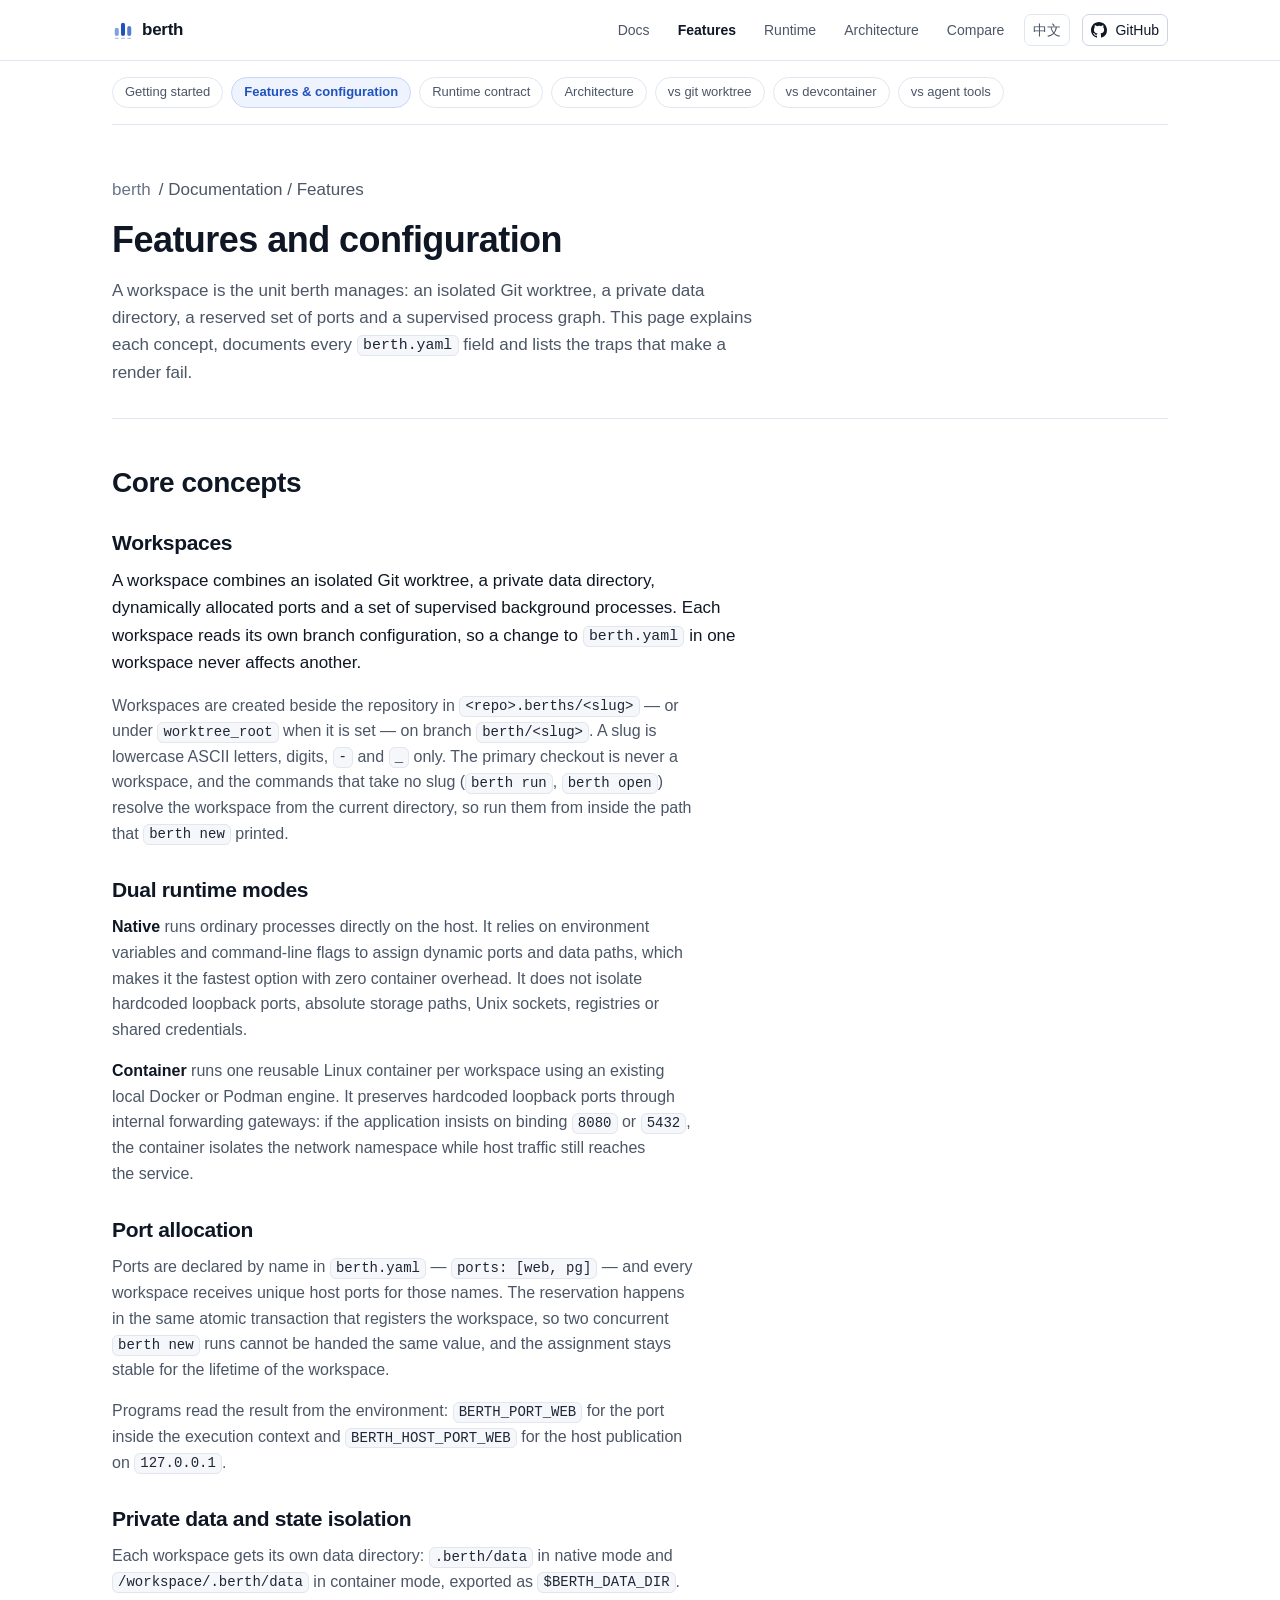
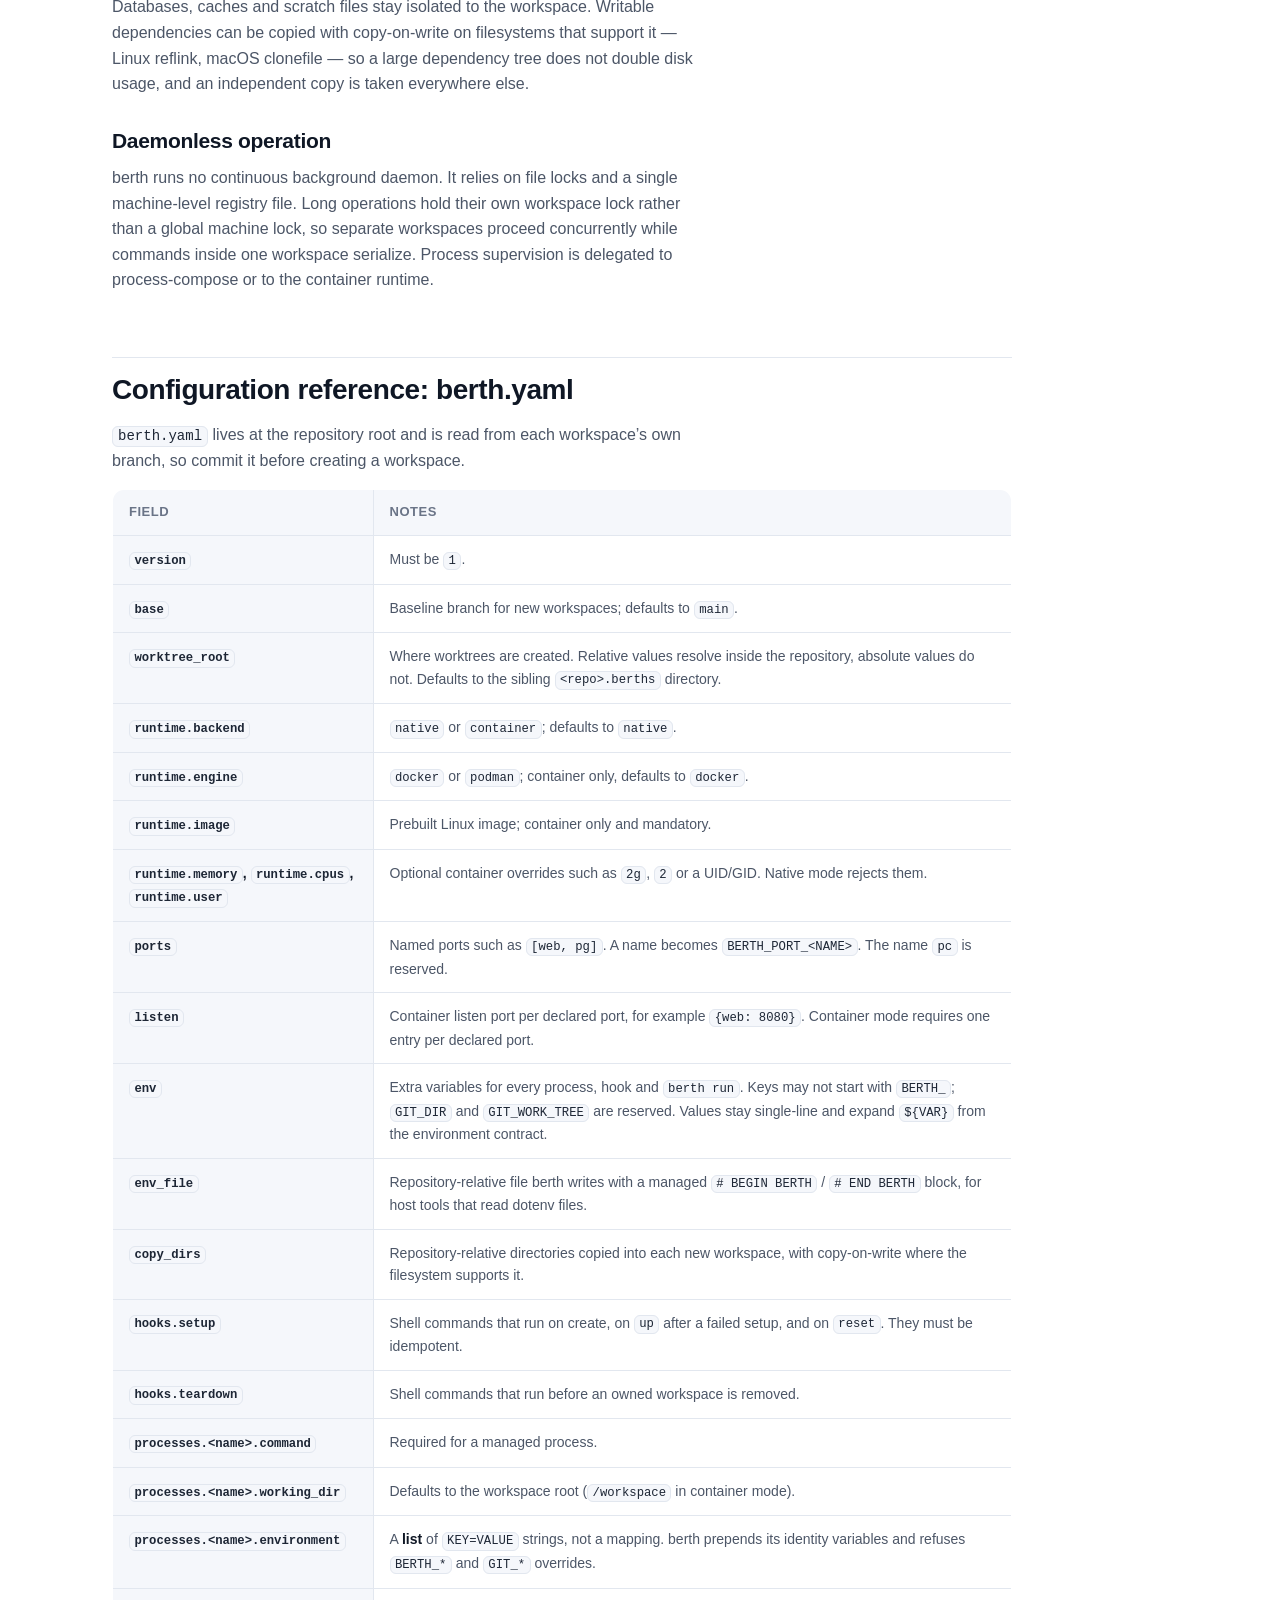
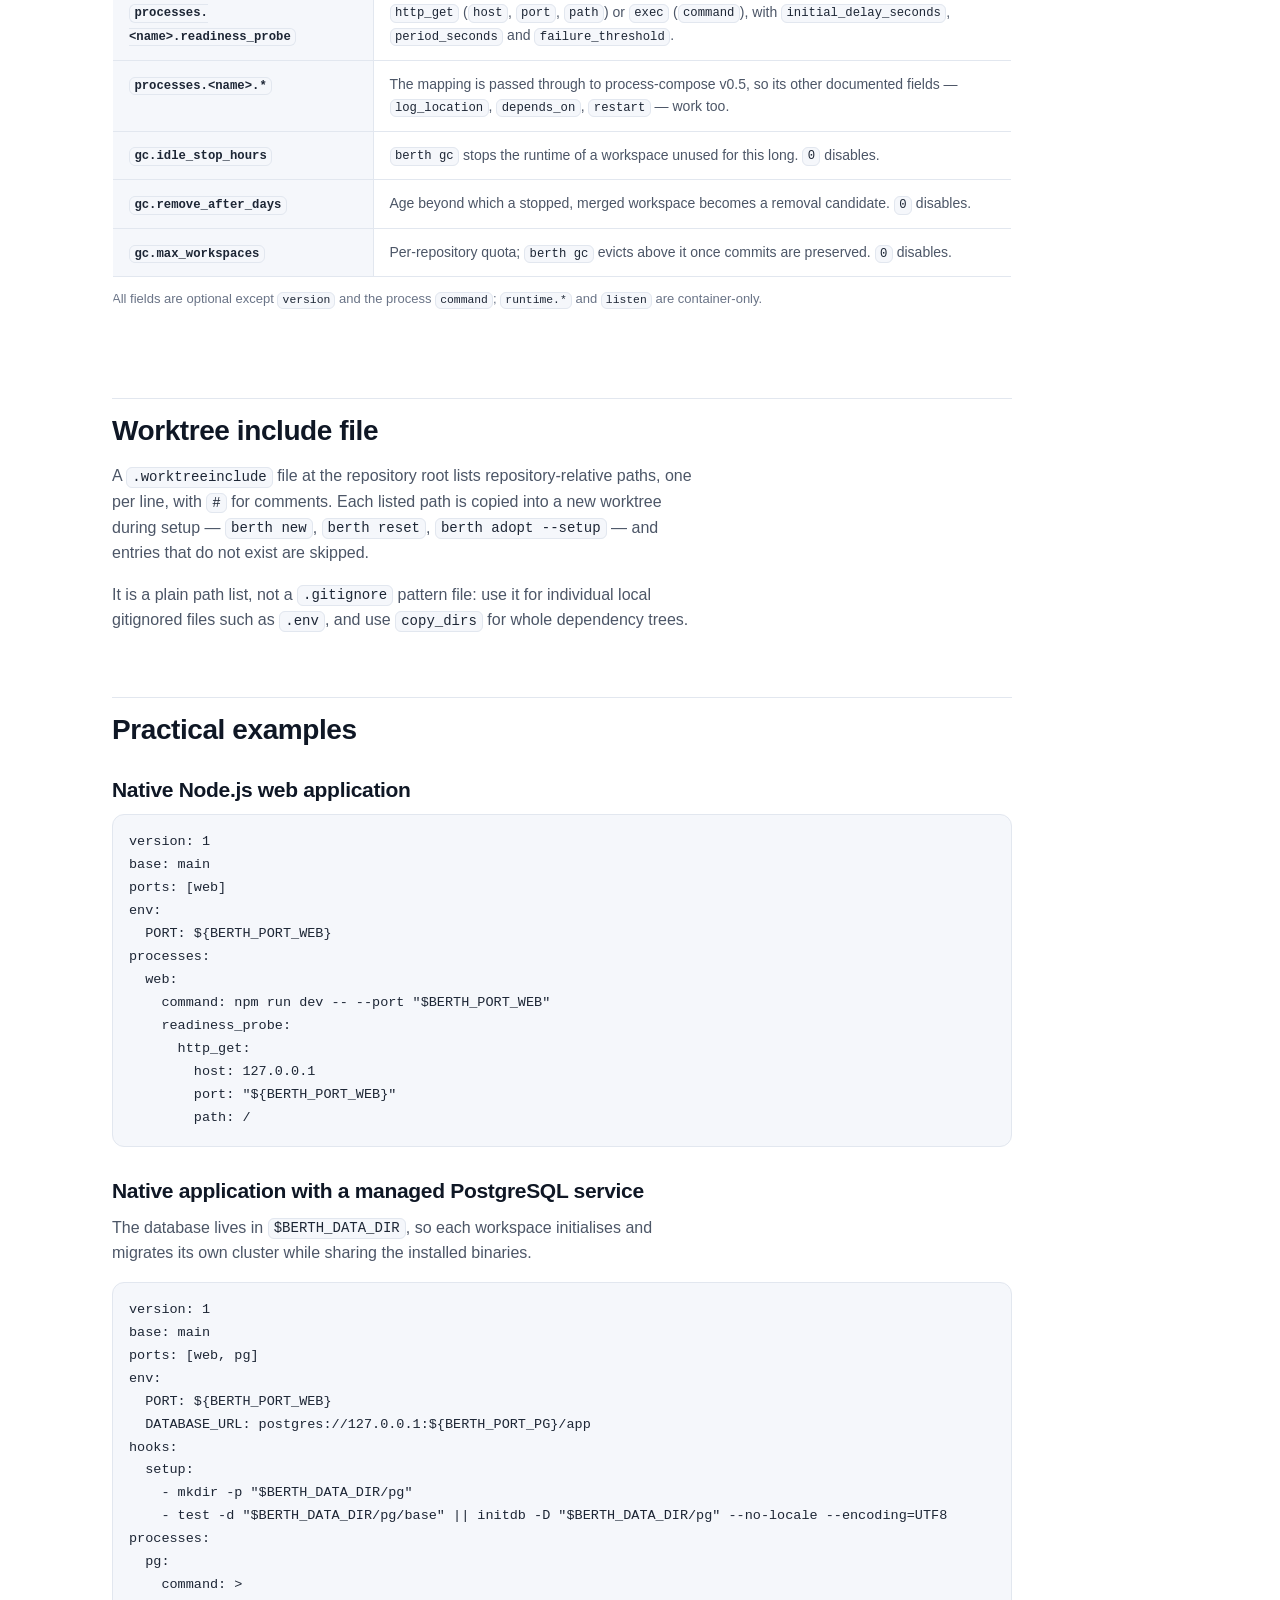
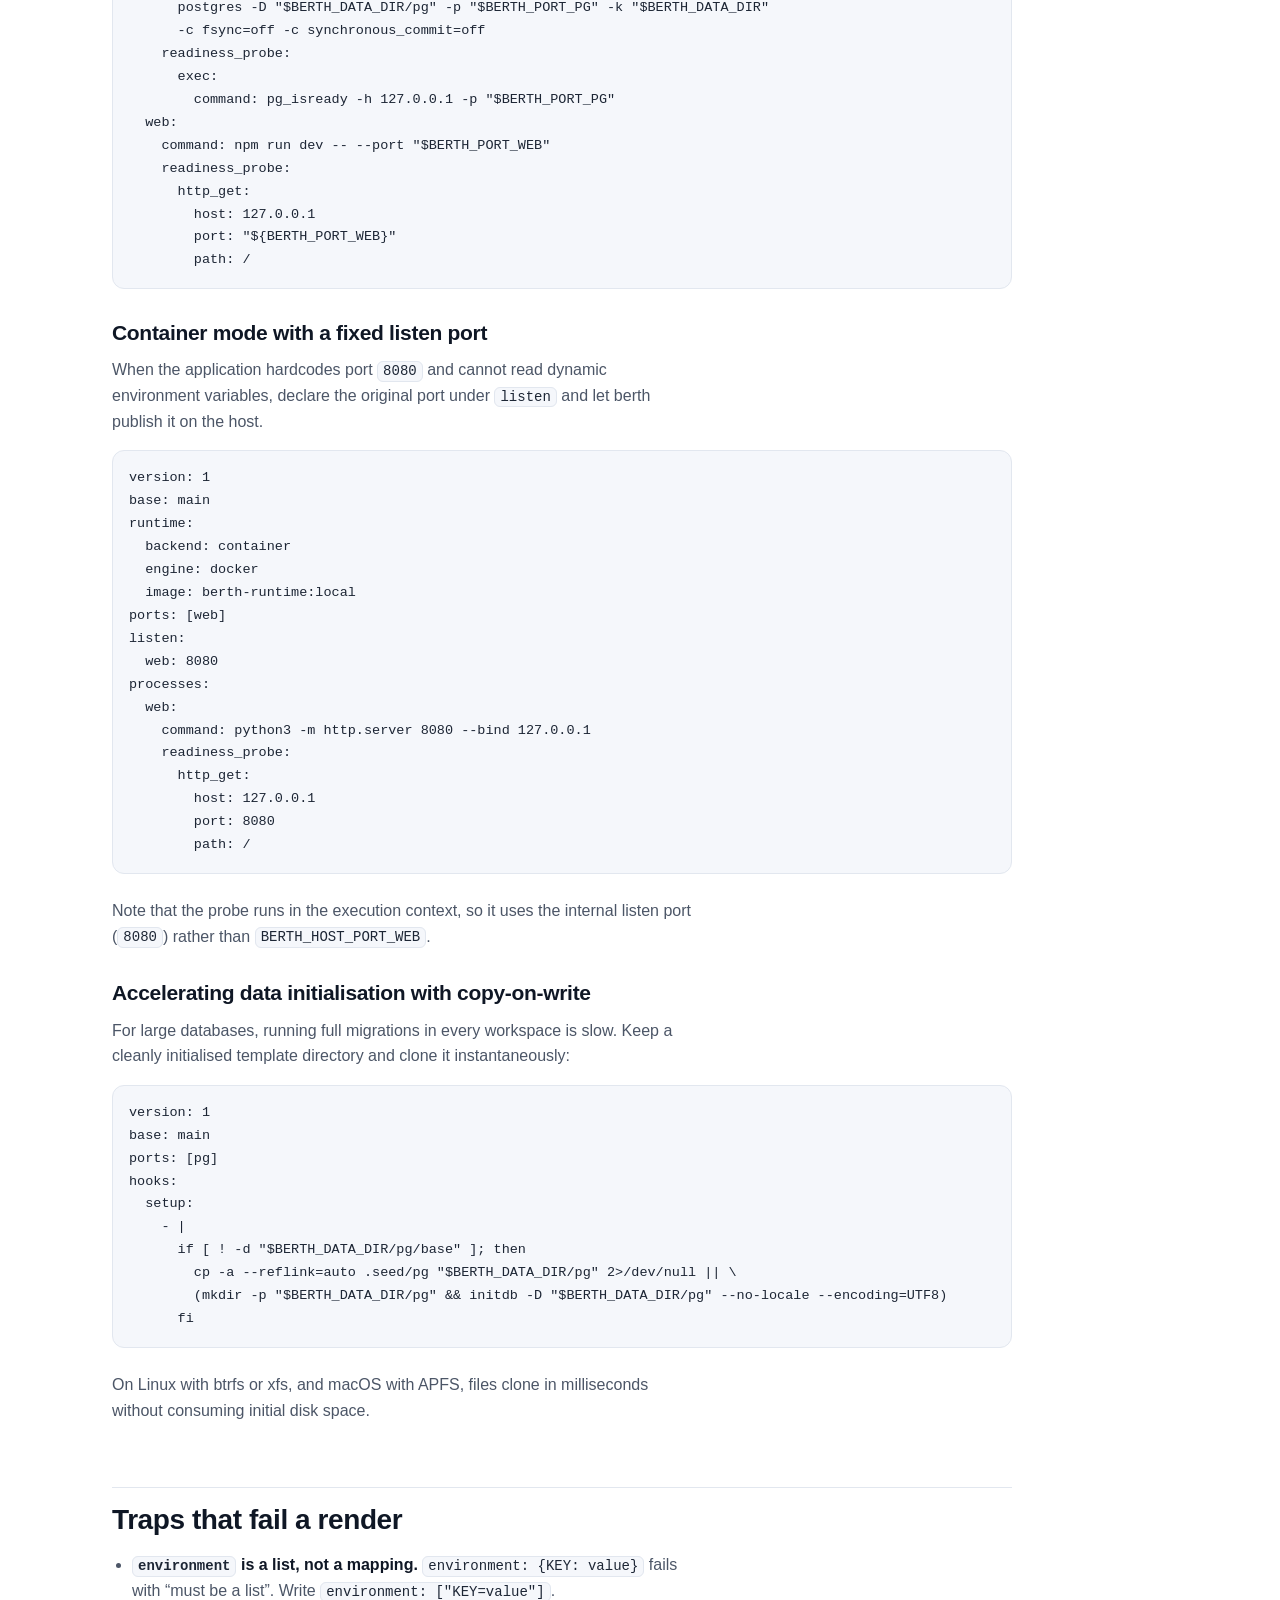
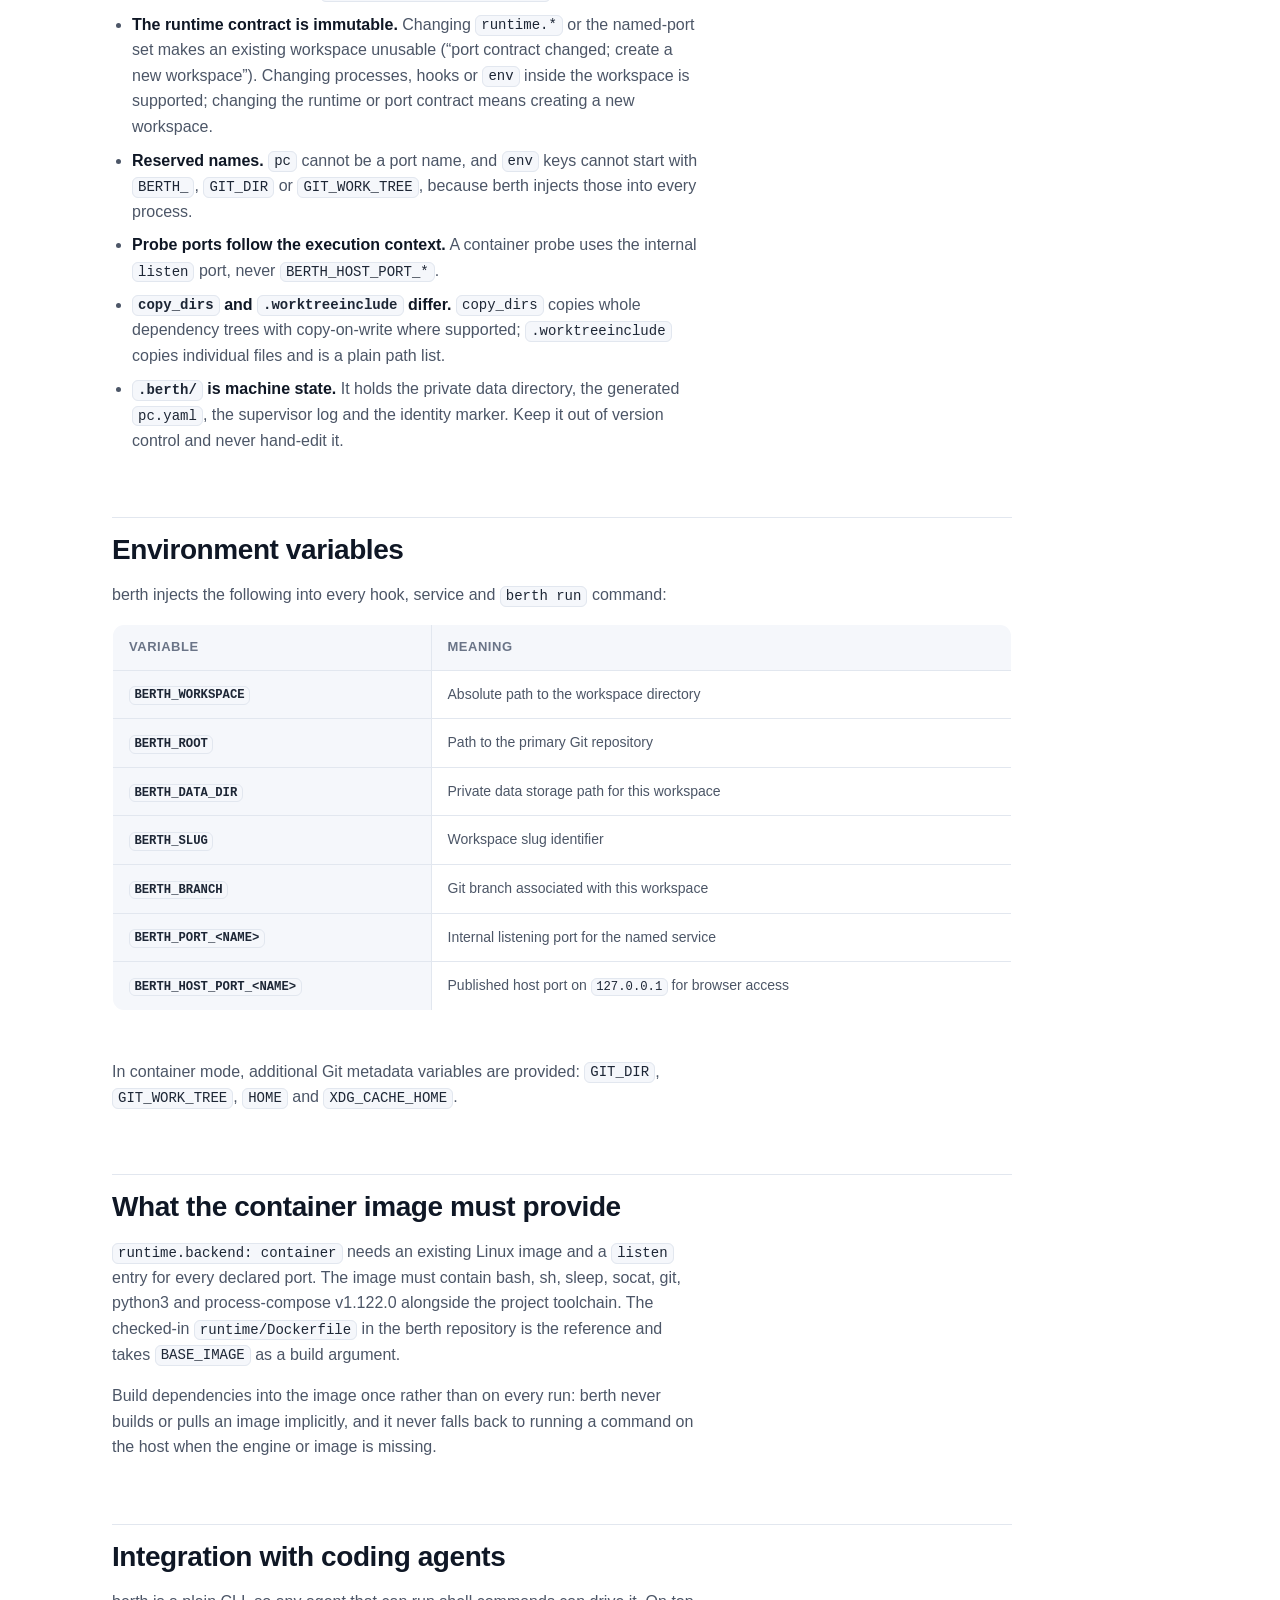
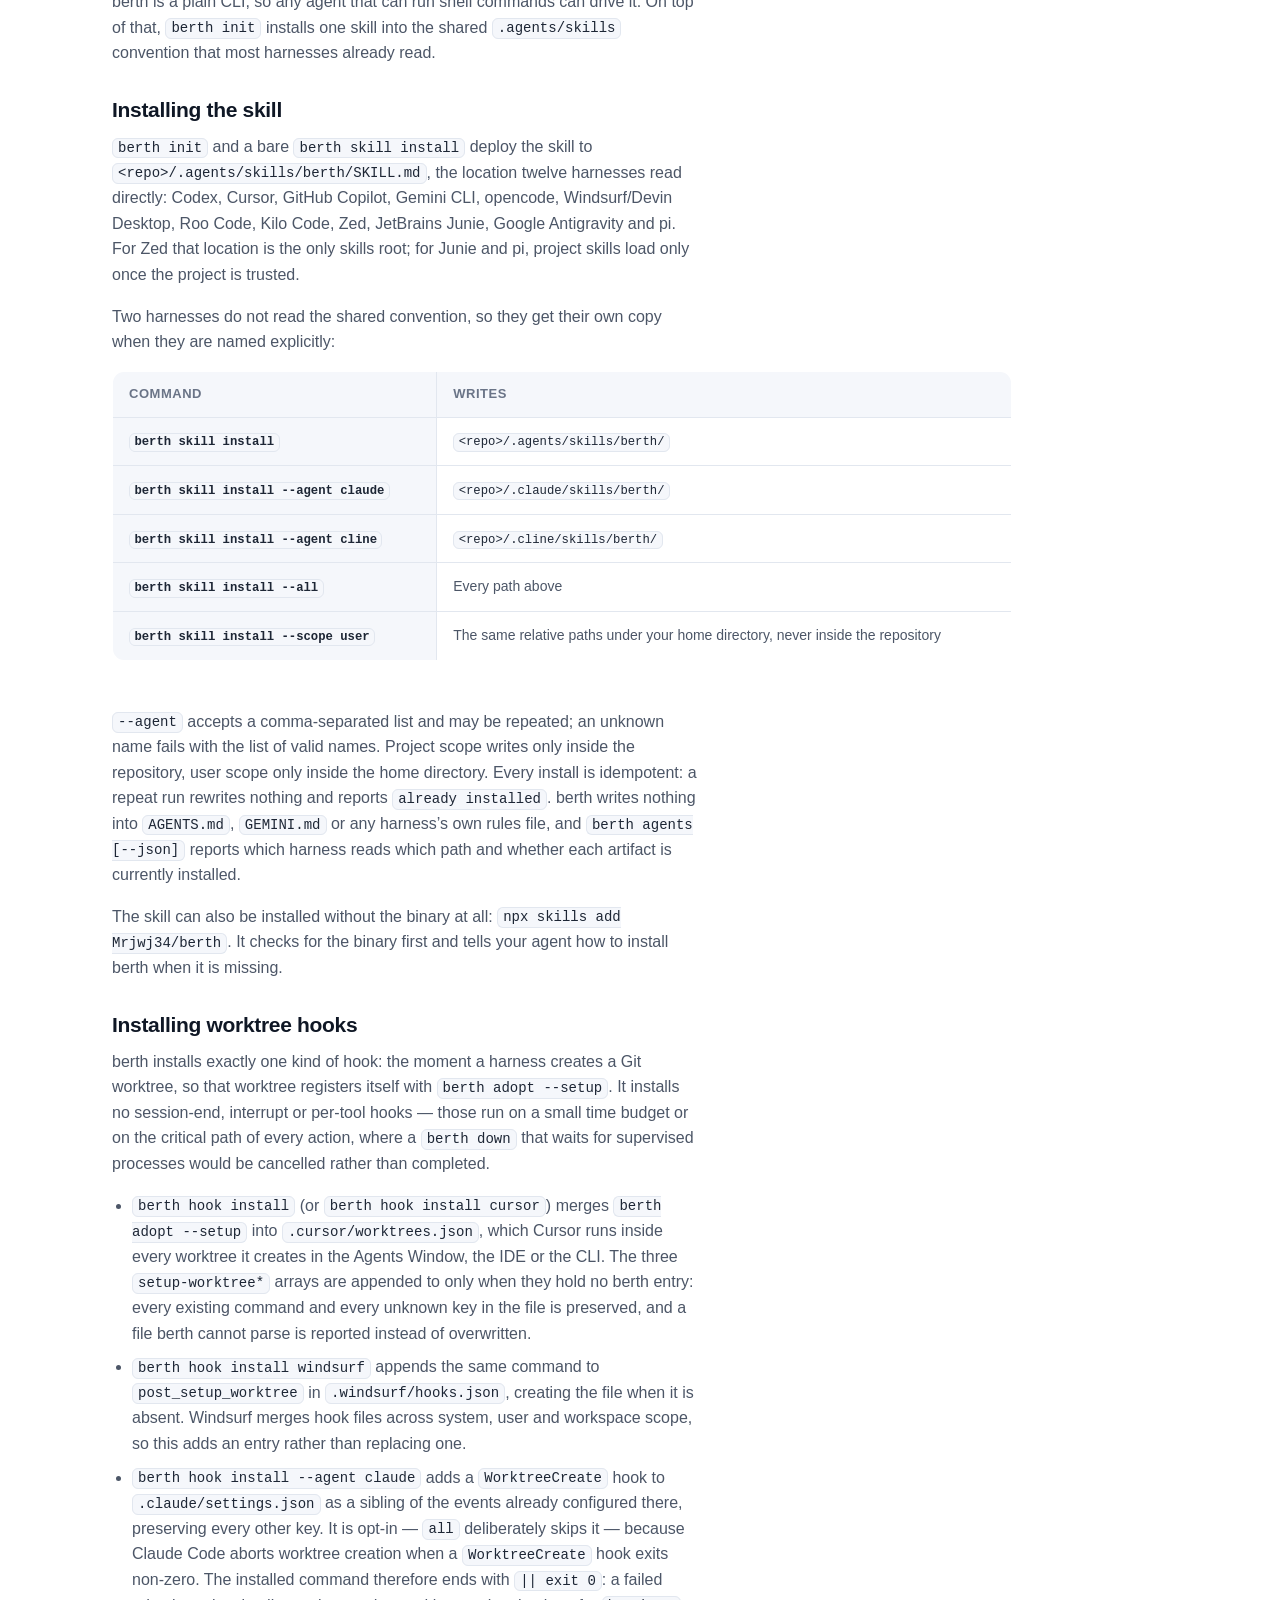
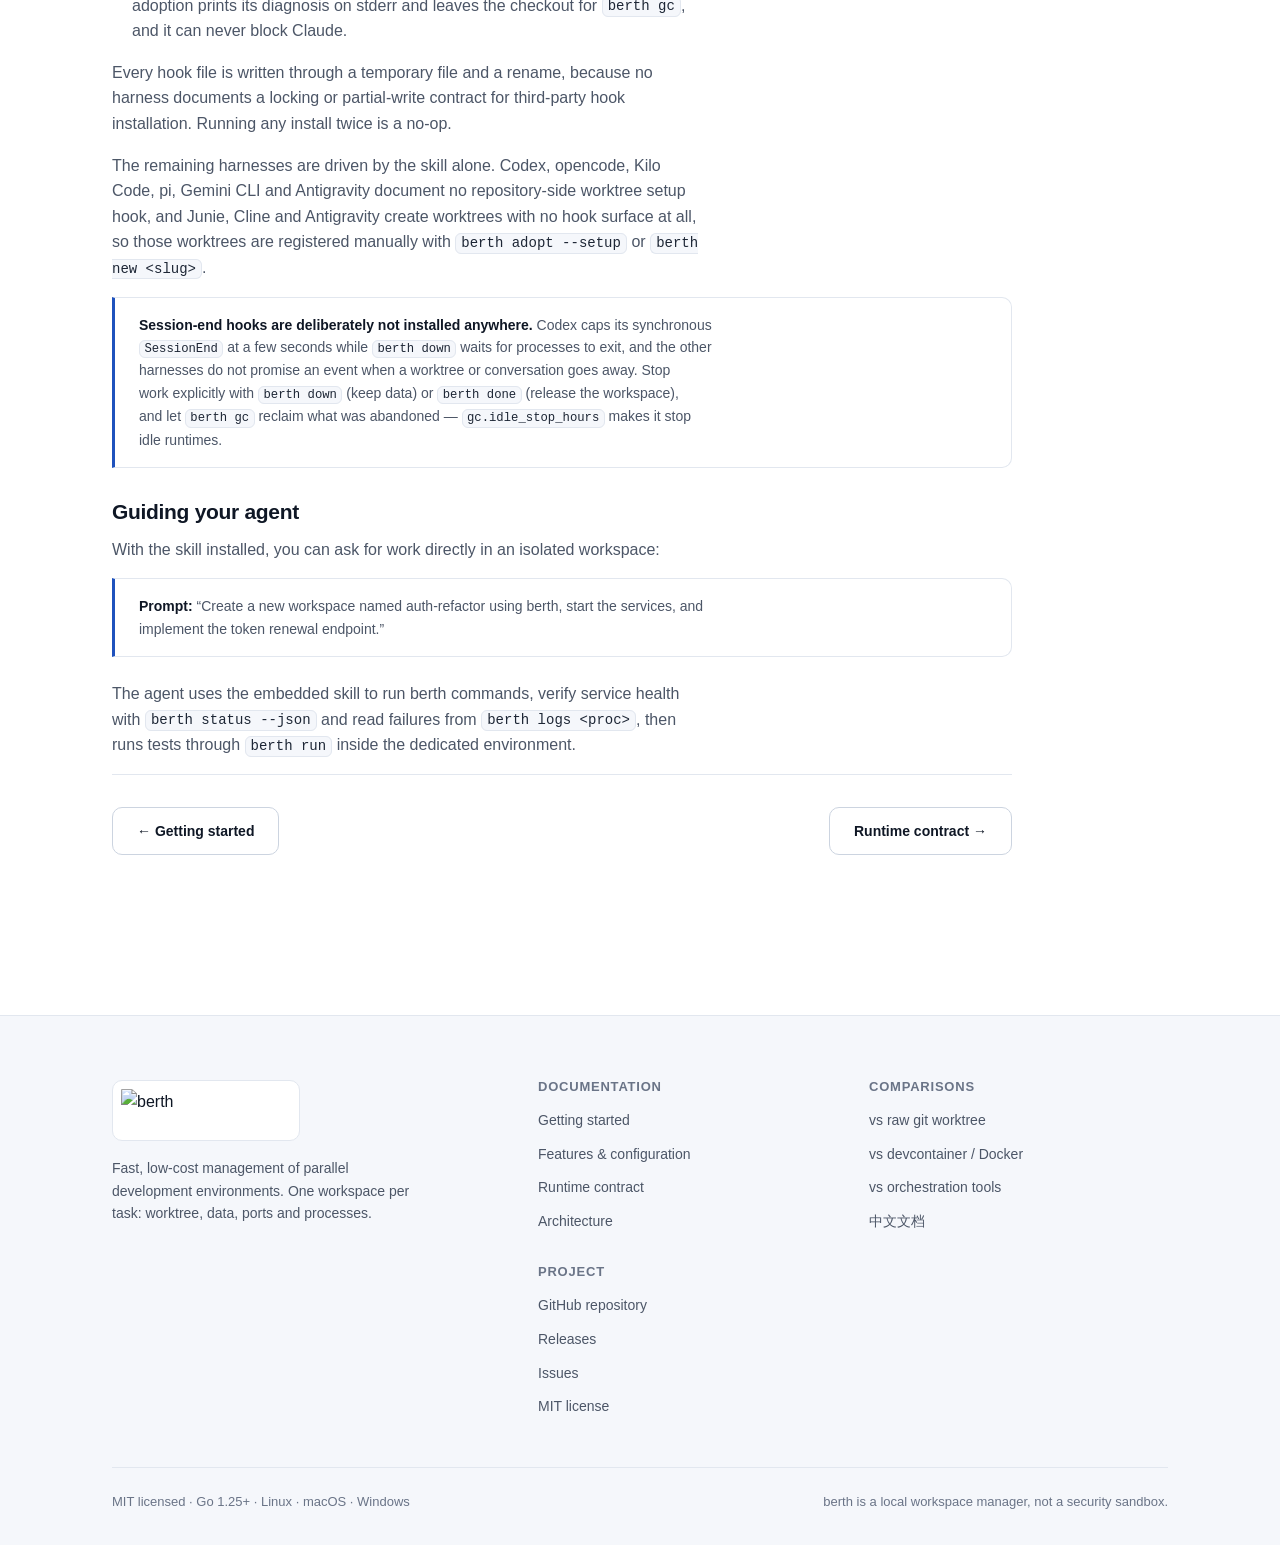
==== site/docs/features.html @ bc13f2ae "docs(site): add the landing page, rendered docs and the Pages workflow The landing page is built for" ====
<!DOCTYPE html>
<html lang="en">
<head>
<meta charset="utf-8">
<meta name="viewport" content="width=device-width, initial-scale=1">
<title>Features &amp; configuration — berth documentation</title>
<meta name="description" content="The complete berth.yaml reference: workspaces, native and container runtimes, named ports, private data, copy-on-write dependencies, hooks, processes, readiness probes, garbage collection and agent integration.">
<link rel="canonical" href="https://mrjwj34.github.io/berth/docs/features.html">
<link rel="icon" href="data:image/svg+xml,%3Csvg xmlns='http://www.w3.org/2000/svg' viewBox='0 0 32 32'%3E%3Crect width='32' height='32' rx='8' fill='%231f52bd'/%3E%3Cg fill='%23ffffff'%3E%3Crect x='6.5' y='14' width='5' height='9' rx='2.5' opacity='.7'/%3E%3Crect x='13.5' y='8' width='5' height='15' rx='2.5'/%3E%3Crect x='20.5' y='12' width='5' height='11' rx='2.5' opacity='.85'/%3E%3C/g%3E%3C/svg%3E">
<meta property="og:type" content="article">
<meta property="og:site_name" content="berth">
<meta property="og:title" content="Features &amp; configuration — berth documentation">
<meta property="og:description" content="Workspaces, dual runtimes, named ports, private data, copy-on-write dependencies, hooks, supervised processes, garbage collection and agent integration.">
<meta property="og:url" content="https://mrjwj34.github.io/berth/docs/features.html">
<meta property="og:image" content="https://cdn.jwjbox.dev/berth-architecture.png">
<meta property="og:image:width" content="1448">
<meta property="og:image:height" content="1086">
<meta property="og:image:alt" content="berth architecture diagram">
<meta name="twitter:card" content="summary_large_image">
<meta name="theme-color" content="#101419" media="(prefers-color-scheme: dark)">
<meta name="theme-color" content="#ffffff" media="(prefers-color-scheme: light)">
<link rel="stylesheet" href="../assets/site.css">
</head>
<body>
<a class="skip-link" href="#main">Skip to content</a>

<header class="site-header">
  <div class="wrap header-inner">
    <a class="brand" href="../index.html">
      <svg class="brand-mark" width="22" height="22" viewBox="0 0 24 24" fill="none" aria-hidden="true">
        <rect x="3" y="9.5" width="4.4" height="9" rx="2.2" fill="currentColor" opacity=".55"/>
        <rect x="9.8" y="4" width="4.4" height="14.5" rx="2.2" fill="currentColor"/>
        <rect x="16.6" y="7.5" width="4.4" height="11" rx="2.2" fill="currentColor" opacity=".75"/>
        <rect x="3" y="20.4" width="4.4" height="1.4" rx=".7" fill="currentColor" opacity=".35"/>
        <rect x="9.8" y="20.4" width="4.4" height="1.4" rx=".7" fill="currentColor" opacity=".35"/>
        <rect x="16.6" y="20.4" width="4.4" height="1.4" rx=".7" fill="currentColor" opacity=".35"/>
      </svg>
      <span>berth</span>
    </a>
    <nav class="site-nav" aria-label="Main">
      <a href="./getting-started.html">Docs</a>
      <a class="nav-docs" href="./features.html" aria-current="page">Features</a>
      <a class="nav-docs" href="./runtime.html">Runtime</a>
      <a class="nav-docs" href="./architecture.html">Architecture</a>
      <a class="nav-docs" href="./comparison-devcontainer.html">Compare</a>
      <a class="nav-lang" href="../zh.html" hreflang="zh-CN" lang="zh-CN">中文</a>
      <a class="nav-github" href="https://github.com/Mrjwj34/berth">
        <svg width="16" height="16" viewBox="0 0 16 16" fill="currentColor" aria-hidden="true"><path d="M8 0C3.58 0 0 3.58 0 8c0 3.54 2.29 6.53 5.47 7.59.4.07.55-.17.55-.38 0-.19-.01-.82-.01-1.49-2.01.37-2.53-.49-2.69-.94-.09-.23-.48-.94-.82-1.13-.28-.15-.68-.52-.01-.53.63-.01 1.08.58 1.23.82.72 1.21 1.87.87 2.33.66.07-.52.28-.87.51-1.07-1.78-.2-3.64-.89-3.64-3.95 0-.87.31-1.59.82-2.15-.08-.2-.36-1.02.08-2.12 0 0 .67-.21 2.2.82a7.6 7.6 0 0 1 2-.27c.68 0 1.36.09 2 .27 1.53-1.04 2.2-.82 2.2-.82.44 1.1.16 1.92.08 2.12.51.56.82 1.27.82 2.15 0 3.07-1.87 3.75-3.65 3.95.29.25.54.73.54 1.48 0 1.07-.01 1.93-.01 2.2 0 .21.15.46.55.38A8.01 8.01 0 0 0 16 8c0-4.42-3.58-8-8-8Z"/></svg>
        GitHub
      </a>
    </nav>
  </div>
</header>

<main id="main">
  <div class="wrap">
    <nav class="subnav" aria-label="Documentation">
      <a href="./getting-started.html">Getting started</a>
      <a href="./features.html" aria-current="page">Features &amp; configuration</a>
      <a href="./runtime.html">Runtime contract</a>
      <a href="./architecture.html">Architecture</a>
      <a href="./comparison-git-worktree.html">vs git worktree</a>
      <a href="./comparison-devcontainer.html">vs devcontainer</a>
      <a href="./comparison-agents.html">vs agent tools</a>
    </nav>
  </div>

  <div class="wrap">
    <header class="page-head">
      <p class="crumbs"><a href="../index.html">berth</a> / Documentation / Features</p>
      <h1>Features and configuration</h1>
      <p>A workspace is the unit berth manages: an isolated Git worktree, a private data directory, a reserved set of ports and a supervised process graph. This page explains each concept, documents every <code>berth.yaml</code> field and lists the traps that make a render fail.</p>
    </header>

    <article class="prose">
      <h2 id="concepts">Core concepts</h2>

      <h3>Workspaces</h3>
      <p>A workspace combines an isolated Git worktree, a private data directory, dynamically allocated ports and a set of supervised background processes. Each workspace reads its own branch configuration, so a change to <code>berth.yaml</code> in one workspace never affects another.</p>
      <p>Workspaces are created beside the repository in <code>&lt;repo&gt;.berths/&lt;slug&gt;</code> — or under <code>worktree_root</code> when it is set — on branch <code>berth/&lt;slug&gt;</code>. A slug is lowercase ASCII letters, digits, <code>-</code> and <code>_</code> only. The primary checkout is never a workspace, and the commands that take no slug (<code>berth run</code>, <code>berth open</code>) resolve the workspace from the current directory, so run them from inside the path that <code>berth new</code> printed.</p>

      <h3>Dual runtime modes</h3>
      <p><strong>Native</strong> runs ordinary processes directly on the host. It relies on environment variables and command-line flags to assign dynamic ports and data paths, which makes it the fastest option with zero container overhead. It does not isolate hardcoded loopback ports, absolute storage paths, Unix sockets, registries or shared credentials.</p>
      <p><strong>Container</strong> runs one reusable Linux container per workspace using an existing local Docker or Podman engine. It preserves hardcoded loopback ports through internal forwarding gateways: if the application insists on binding <code>8080</code> or <code>5432</code>, the container isolates the network namespace while host traffic still reaches the service.</p>

      <h3>Port allocation</h3>
      <p>Ports are declared by name in <code>berth.yaml</code> — <code>ports: [web, pg]</code> — and every workspace receives unique host ports for those names. The reservation happens in the same atomic transaction that registers the workspace, so two concurrent <code>berth new</code> runs cannot be handed the same value, and the assignment stays stable for the lifetime of the workspace.</p>
      <p>Programs read the result from the environment: <code>BERTH_PORT_WEB</code> for the port inside the execution context and <code>BERTH_HOST_PORT_WEB</code> for the host publication on <code>127.0.0.1</code>.</p>

      <h3>Private data and state isolation</h3>
      <p>Each workspace gets its own data directory: <code>.berth/data</code> in native mode and <code>/workspace/.berth/data</code> in container mode, exported as <code>$BERTH_DATA_DIR</code>. Databases, caches and scratch files stay isolated to the workspace. Writable dependencies can be copied with copy-on-write on filesystems that support it — Linux reflink, macOS clonefile — so a large dependency tree does not double disk usage, and an independent copy is taken everywhere else.</p>

      <h3>Daemonless operation</h3>
      <p>berth runs no continuous background daemon. It relies on file locks and a single machine-level registry file. Long operations hold their own workspace lock rather than a global machine lock, so separate workspaces proceed concurrently while commands inside one workspace serialize. Process supervision is delegated to process-compose or to the container runtime.</p>

      <h2 id="reference">Configuration reference: berth.yaml</h2>
      <p><code>berth.yaml</code> lives at the repository root and is read from each workspace’s own branch, so commit it before creating a workspace.</p>
      <div class="table-wrap">
        <table class="table">
          <caption>All fields are optional except <code>version</code> and the process <code>command</code>; <code>runtime.*</code> and <code>listen</code> are container-only.</caption>
          <thead>
            <tr>
              <th scope="col">Field</th>
              <th scope="col">Notes</th>
            </tr>
          </thead>
          <tbody>
            <tr>
              <th scope="row"><code>version</code></th>
              <td data-label="Notes">Must be <code>1</code>.</td>
            </tr>
            <tr>
              <th scope="row"><code>base</code></th>
              <td data-label="Notes">Baseline branch for new workspaces; defaults to <code>main</code>.</td>
            </tr>
            <tr>
              <th scope="row"><code>worktree_root</code></th>
              <td data-label="Notes">Where worktrees are created. Relative values resolve inside the repository, absolute values do not. Defaults to the sibling <code>&lt;repo&gt;.berths</code> directory.</td>
            </tr>
            <tr>
              <th scope="row"><code>runtime.backend</code></th>
              <td data-label="Notes"><code>native</code> or <code>container</code>; defaults to <code>native</code>.</td>
            </tr>
            <tr>
              <th scope="row"><code>runtime.engine</code></th>
              <td data-label="Notes"><code>docker</code> or <code>podman</code>; container only, defaults to <code>docker</code>.</td>
            </tr>
            <tr>
              <th scope="row"><code>runtime.image</code></th>
              <td data-label="Notes">Prebuilt Linux image; container only and mandatory.</td>
            </tr>
            <tr>
              <th scope="row"><code>runtime.memory</code>, <code>runtime.cpus</code>, <code>runtime.user</code></th>
              <td data-label="Notes">Optional container overrides such as <code>2g</code>, <code>2</code> or a UID/GID. Native mode rejects them.</td>
            </tr>
            <tr>
              <th scope="row"><code>ports</code></th>
              <td data-label="Notes">Named ports such as <code>[web, pg]</code>. A name becomes <code>BERTH_PORT_&lt;NAME&gt;</code>. The name <code>pc</code> is reserved.</td>
            </tr>
            <tr>
              <th scope="row"><code>listen</code></th>
              <td data-label="Notes">Container listen port per declared port, for example <code>{web: 8080}</code>. Container mode requires one entry per declared port.</td>
            </tr>
            <tr>
              <th scope="row"><code>env</code></th>
              <td data-label="Notes">Extra variables for every process, hook and <code>berth run</code>. Keys may not start with <code>BERTH_</code>; <code>GIT_DIR</code> and <code>GIT_WORK_TREE</code> are reserved. Values stay single-line and expand <code>${VAR}</code> from the environment contract.</td>
            </tr>
            <tr>
              <th scope="row"><code>env_file</code></th>
              <td data-label="Notes">Repository-relative file berth writes with a managed <code># BEGIN BERTH</code> / <code># END BERTH</code> block, for host tools that read dotenv files.</td>
            </tr>
            <tr>
              <th scope="row"><code>copy_dirs</code></th>
              <td data-label="Notes">Repository-relative directories copied into each new workspace, with copy-on-write where the filesystem supports it.</td>
            </tr>
            <tr>
              <th scope="row"><code>hooks.setup</code></th>
              <td data-label="Notes">Shell commands that run on create, on <code>up</code> after a failed setup, and on <code>reset</code>. They must be idempotent.</td>
            </tr>
            <tr>
              <th scope="row"><code>hooks.teardown</code></th>
              <td data-label="Notes">Shell commands that run before an owned workspace is removed.</td>
            </tr>
            <tr>
              <th scope="row"><code>processes.&lt;name&gt;.command</code></th>
              <td data-label="Notes">Required for a managed process.</td>
            </tr>
            <tr>
              <th scope="row"><code>processes.&lt;name&gt;.working_dir</code></th>
              <td data-label="Notes">Defaults to the workspace root (<code>/workspace</code> in container mode).</td>
            </tr>
            <tr>
              <th scope="row"><code>processes.&lt;name&gt;.environment</code></th>
              <td data-label="Notes">A <strong>list</strong> of <code>KEY=VALUE</code> strings, not a mapping. berth prepends its identity variables and refuses <code>BERTH_*</code> and <code>GIT_*</code> overrides.</td>
            </tr>
            <tr>
              <th scope="row"><code>processes.&lt;name&gt;.readiness_probe</code></th>
              <td data-label="Notes"><code>http_get</code> (<code>host</code>, <code>port</code>, <code>path</code>) or <code>exec</code> (<code>command</code>), with <code>initial_delay_seconds</code>, <code>period_seconds</code> and <code>failure_threshold</code>.</td>
            </tr>
            <tr>
              <th scope="row"><code>processes.&lt;name&gt;.*</code></th>
              <td data-label="Notes">The mapping is passed through to process-compose v0.5, so its other documented fields — <code>log_location</code>, <code>depends_on</code>, <code>restart</code> — work too.</td>
            </tr>
            <tr>
              <th scope="row"><code>gc.idle_stop_hours</code></th>
              <td data-label="Notes"><code>berth gc</code> stops the runtime of a workspace unused for this long. <code>0</code> disables.</td>
            </tr>
            <tr>
              <th scope="row"><code>gc.remove_after_days</code></th>
              <td data-label="Notes">Age beyond which a stopped, merged workspace becomes a removal candidate. <code>0</code> disables.</td>
            </tr>
            <tr>
              <th scope="row"><code>gc.max_workspaces</code></th>
              <td data-label="Notes">Per-repository quota; <code>berth gc</code> evicts above it once commits are preserved. <code>0</code> disables.</td>
            </tr>
          </tbody>
        </table>
      </div>

      <h2 id="include">Worktree include file</h2>
      <p>A <code>.worktreeinclude</code> file at the repository root lists repository-relative paths, one per line, with <code>#</code> for comments. Each listed path is copied into a new worktree during setup — <code>berth new</code>, <code>berth reset</code>, <code>berth adopt --setup</code> — and entries that do not exist are skipped.</p>
      <p>It is a plain path list, not a <code>.gitignore</code> pattern file: use it for individual local gitignored files such as <code>.env</code>, and use <code>copy_dirs</code> for whole dependency trees.</p>

      <h2 id="examples">Practical examples</h2>

      <h3>Native Node.js web application</h3>
      <div class="code">
        <button class="copy" type="button" hidden data-copy="version: 1
base: main
ports: [web]
env:
  PORT: ${BERTH_PORT_WEB}
processes:
  web:
    command: npm run dev -- --port &quot;$BERTH_PORT_WEB&quot;
    readiness_probe:
      http_get:
        host: 127.0.0.1
        port: &quot;${BERTH_PORT_WEB}&quot;
        path: /" aria-label="Copy the native web application example">Copy</button>
        <pre><code>version: 1
base: main
ports: [web]
env:
  PORT: ${BERTH_PORT_WEB}
processes:
  web:
    command: npm run dev -- --port "$BERTH_PORT_WEB"
    readiness_probe:
      http_get:
        host: 127.0.0.1
        port: "${BERTH_PORT_WEB}"
        path: /</code></pre>
      </div>

      <h3>Native application with a managed PostgreSQL service</h3>
      <p>The database lives in <code>$BERTH_DATA_DIR</code>, so each workspace initialises and migrates its own cluster while sharing the installed binaries.</p>
      <div class="code">
        <button class="copy" type="button" hidden data-copy="version: 1
base: main
ports: [web, pg]
env:
  PORT: ${BERTH_PORT_WEB}
  DATABASE_URL: postgres://127.0.0.1:${BERTH_PORT_PG}/app
hooks:
  setup:
    - mkdir -p &quot;$BERTH_DATA_DIR/pg&quot;
    - test -d &quot;$BERTH_DATA_DIR/pg/base&quot; || initdb -D &quot;$BERTH_DATA_DIR/pg&quot; --no-locale --encoding=UTF8
processes:
  pg:
    command: &gt;
      postgres -D &quot;$BERTH_DATA_DIR/pg&quot; -p &quot;$BERTH_PORT_PG&quot; -k &quot;$BERTH_DATA_DIR&quot;
      -c fsync=off -c synchronous_commit=off
    readiness_probe:
      exec:
        command: pg_isready -h 127.0.0.1 -p &quot;$BERTH_PORT_PG&quot;
  web:
    command: npm run dev -- --port &quot;$BERTH_PORT_WEB&quot;
    readiness_probe:
      http_get:
        host: 127.0.0.1
        port: &quot;${BERTH_PORT_WEB}&quot;
        path: /" aria-label="Copy the PostgreSQL service example">Copy</button>
        <pre><code>version: 1
base: main
ports: [web, pg]
env:
  PORT: ${BERTH_PORT_WEB}
  DATABASE_URL: postgres://127.0.0.1:${BERTH_PORT_PG}/app
hooks:
  setup:
    - mkdir -p "$BERTH_DATA_DIR/pg"
    - test -d "$BERTH_DATA_DIR/pg/base" || initdb -D "$BERTH_DATA_DIR/pg" --no-locale --encoding=UTF8
processes:
  pg:
    command: &gt;
      postgres -D "$BERTH_DATA_DIR/pg" -p "$BERTH_PORT_PG" -k "$BERTH_DATA_DIR"
      -c fsync=off -c synchronous_commit=off
    readiness_probe:
      exec:
        command: pg_isready -h 127.0.0.1 -p "$BERTH_PORT_PG"
  web:
    command: npm run dev -- --port "$BERTH_PORT_WEB"
    readiness_probe:
      http_get:
        host: 127.0.0.1
        port: "${BERTH_PORT_WEB}"
        path: /</code></pre>
      </div>

      <h3>Container mode with a fixed listen port</h3>
      <p>When the application hardcodes port <code>8080</code> and cannot read dynamic environment variables, declare the original port under <code>listen</code> and let berth publish it on the host.</p>
      <div class="code">
        <button class="copy" type="button" hidden data-copy="version: 1
base: main
runtime:
  backend: container
  engine: docker
  image: berth-runtime:local
ports: [web]
listen:
  web: 8080
processes:
  web:
    command: python3 -m http.server 8080 --bind 127.0.0.1
    readiness_probe:
      http_get:
        host: 127.0.0.1
        port: 8080
        path: /" aria-label="Copy the container mode example">Copy</button>
        <pre><code>version: 1
base: main
runtime:
  backend: container
  engine: docker
  image: berth-runtime:local
ports: [web]
listen:
  web: 8080
processes:
  web:
    command: python3 -m http.server 8080 --bind 127.0.0.1
    readiness_probe:
      http_get:
        host: 127.0.0.1
        port: 8080
        path: /</code></pre>
      </div>
      <p>Note that the probe runs in the execution context, so it uses the internal listen port (<code>8080</code>) rather than <code>BERTH_HOST_PORT_WEB</code>.</p>

      <h3>Accelerating data initialisation with copy-on-write</h3>
      <p>For large databases, running full migrations in every workspace is slow. Keep a cleanly initialised template directory and clone it instantaneously:</p>
      <div class="code">
        <button class="copy" type="button" hidden data-copy="version: 1
base: main
ports: [pg]
hooks:
  setup:
    - |
      if [ ! -d &quot;$BERTH_DATA_DIR/pg/base&quot; ]; then
        cp -a --reflink=auto .seed/pg &quot;$BERTH_DATA_DIR/pg&quot; 2&gt;/dev/null || \
        (mkdir -p &quot;$BERTH_DATA_DIR/pg&quot; &amp;&amp; initdb -D &quot;$BERTH_DATA_DIR/pg&quot; --no-locale --encoding=UTF8)
      fi" aria-label="Copy the copy-on-write seeding example">Copy</button>
        <pre><code>version: 1
base: main
ports: [pg]
hooks:
  setup:
    - |
      if [ ! -d "$BERTH_DATA_DIR/pg/base" ]; then
        cp -a --reflink=auto .seed/pg "$BERTH_DATA_DIR/pg" 2&gt;/dev/null || \
        (mkdir -p "$BERTH_DATA_DIR/pg" &amp;&amp; initdb -D "$BERTH_DATA_DIR/pg" --no-locale --encoding=UTF8)
      fi</code></pre>
      </div>
      <p>On Linux with btrfs or xfs, and macOS with APFS, files clone in milliseconds without consuming initial disk space.</p>

      <h2 id="traps">Traps that fail a render</h2>
      <ul>
        <li><strong><code>environment</code> is a list, not a mapping.</strong> <code>environment: {KEY: value}</code> fails with “must be a list”. Write <code>environment: ["KEY=value"]</code>.</li>
        <li><strong>The runtime contract is immutable.</strong> Changing <code>runtime.*</code> or the named-port set makes an existing workspace unusable (“port contract changed; create a new workspace”). Changing processes, hooks or <code>env</code> inside the workspace is supported; changing the runtime or port contract means creating a new workspace.</li>
        <li><strong>Reserved names.</strong> <code>pc</code> cannot be a port name, and <code>env</code> keys cannot start with <code>BERTH_</code>, <code>GIT_DIR</code> or <code>GIT_WORK_TREE</code>, because berth injects those into every process.</li>
        <li><strong>Probe ports follow the execution context.</strong> A container probe uses the internal <code>listen</code> port, never <code>BERTH_HOST_PORT_*</code>.</li>
        <li><strong><code>copy_dirs</code> and <code>.worktreeinclude</code> differ.</strong> <code>copy_dirs</code> copies whole dependency trees with copy-on-write where supported; <code>.worktreeinclude</code> copies individual files and is a plain path list.</li>
        <li><strong><code>.berth/</code> is machine state.</strong> It holds the private data directory, the generated <code>pc.yaml</code>, the supervisor log and the identity marker. Keep it out of version control and never hand-edit it.</li>
      </ul>

      <h2 id="environment">Environment variables</h2>
      <p>berth injects the following into every hook, service and <code>berth run</code> command:</p>
      <div class="table-wrap">
        <table class="table">
          <thead>
            <tr>
              <th scope="col">Variable</th>
              <th scope="col">Meaning</th>
            </tr>
          </thead>
          <tbody>
            <tr>
              <th scope="row"><code>BERTH_WORKSPACE</code></th>
              <td data-label="Meaning">Absolute path to the workspace directory</td>
            </tr>
            <tr>
              <th scope="row"><code>BERTH_ROOT</code></th>
              <td data-label="Meaning">Path to the primary Git repository</td>
            </tr>
            <tr>
              <th scope="row"><code>BERTH_DATA_DIR</code></th>
              <td data-label="Meaning">Private data storage path for this workspace</td>
            </tr>
            <tr>
              <th scope="row"><code>BERTH_SLUG</code></th>
              <td data-label="Meaning">Workspace slug identifier</td>
            </tr>
            <tr>
              <th scope="row"><code>BERTH_BRANCH</code></th>
              <td data-label="Meaning">Git branch associated with this workspace</td>
            </tr>
            <tr>
              <th scope="row"><code>BERTH_PORT_&lt;NAME&gt;</code></th>
              <td data-label="Meaning">Internal listening port for the named service</td>
            </tr>
            <tr>
              <th scope="row"><code>BERTH_HOST_PORT_&lt;NAME&gt;</code></th>
              <td data-label="Meaning">Published host port on <code>127.0.0.1</code> for browser access</td>
            </tr>
          </tbody>
        </table>
      </div>
      <p>In container mode, additional Git metadata variables are provided: <code>GIT_DIR</code>, <code>GIT_WORK_TREE</code>, <code>HOME</code> and <code>XDG_CACHE_HOME</code>.</p>

      <h2 id="container-image">What the container image must provide</h2>
      <p><code>runtime.backend: container</code> needs an existing Linux image and a <code>listen</code> entry for every declared port. The image must contain bash, sh, sleep, socat, git, python3 and process-compose v1.122.0 alongside the project toolchain. The checked-in <code>runtime/Dockerfile</code> in the berth repository is the reference and takes <code>BASE_IMAGE</code> as a build argument.</p>
      <p>Build dependencies into the image once rather than on every run: berth never builds or pulls an image implicitly, and it never falls back to running a command on the host when the engine or image is missing.</p>

      <h2 id="agents">Integration with coding agents</h2>
      <p>berth is a plain CLI, so any agent that can run shell commands can drive it. On top of that, <code>berth init</code> installs one skill into the shared <code>.agents/skills</code> convention that most harnesses already read.</p>

      <h3>Installing the skill</h3>
      <p><code>berth init</code> and a bare <code>berth skill install</code> deploy the skill to <code>&lt;repo&gt;/.agents/skills/berth/SKILL.md</code>, the location twelve harnesses read directly: Codex, Cursor, GitHub Copilot, Gemini CLI, opencode, Windsurf/Devin Desktop, Roo Code, Kilo Code, Zed, JetBrains Junie, Google Antigravity and pi. For Zed that location is the only skills root; for Junie and pi, project skills load only once the project is trusted.</p>
      <p>Two harnesses do not read the shared convention, so they get their own copy when they are named explicitly:</p>
      <div class="table-wrap">
        <table class="table">
          <thead>
            <tr>
              <th scope="col">Command</th>
              <th scope="col">Writes</th>
            </tr>
          </thead>
          <tbody>
            <tr>
              <th scope="row"><code>berth skill install</code></th>
              <td data-label="Writes"><code>&lt;repo&gt;/.agents/skills/berth/</code></td>
            </tr>
            <tr>
              <th scope="row"><code>berth skill install --agent claude</code></th>
              <td data-label="Writes"><code>&lt;repo&gt;/.claude/skills/berth/</code></td>
            </tr>
            <tr>
              <th scope="row"><code>berth skill install --agent cline</code></th>
              <td data-label="Writes"><code>&lt;repo&gt;/.cline/skills/berth/</code></td>
            </tr>
            <tr>
              <th scope="row"><code>berth skill install --all</code></th>
              <td data-label="Writes">Every path above</td>
            </tr>
            <tr>
              <th scope="row"><code>berth skill install --scope user</code></th>
              <td data-label="Writes">The same relative paths under your home directory, never inside the repository</td>
            </tr>
          </tbody>
        </table>
      </div>
      <p><code>--agent</code> accepts a comma-separated list and may be repeated; an unknown name fails with the list of valid names. Project scope writes only inside the repository, user scope only inside the home directory. Every install is idempotent: a repeat run rewrites nothing and reports <code>already installed</code>. berth writes nothing into <code>AGENTS.md</code>, <code>GEMINI.md</code> or any harness’s own rules file, and <code>berth agents [--json]</code> reports which harness reads which path and whether each artifact is currently installed.</p>
      <p>The skill can also be installed without the binary at all: <code>npx skills add Mrjwj34/berth</code>. It checks for the binary first and tells your agent how to install berth when it is missing.</p>

      <h3>Installing worktree hooks</h3>
      <p>berth installs exactly one kind of hook: the moment a harness creates a Git worktree, so that worktree registers itself with <code>berth adopt --setup</code>. It installs no session-end, interrupt or per-tool hooks — those run on a small time budget or on the critical path of every action, where a <code>berth down</code> that waits for supervised processes would be cancelled rather than completed.</p>
      <ul>
        <li><code>berth hook install</code> (or <code>berth hook install cursor</code>) merges <code>berth adopt --setup</code> into <code>.cursor/worktrees.json</code>, which Cursor runs inside every worktree it creates in the Agents Window, the IDE or the CLI. The three <code>setup-worktree*</code> arrays are appended to only when they hold no berth entry: every existing command and every unknown key in the file is preserved, and a file berth cannot parse is reported instead of overwritten.</li>
        <li><code>berth hook install windsurf</code> appends the same command to <code>post_setup_worktree</code> in <code>.windsurf/hooks.json</code>, creating the file when it is absent. Windsurf merges hook files across system, user and workspace scope, so this adds an entry rather than replacing one.</li>
        <li><code>berth hook install --agent claude</code> adds a <code>WorktreeCreate</code> hook to <code>.claude/settings.json</code> as a sibling of the events already configured there, preserving every other key. It is opt-in — <code>all</code> deliberately skips it — because Claude Code aborts worktree creation when a <code>WorktreeCreate</code> hook exits non-zero. The installed command therefore ends with <code>|| exit 0</code>: a failed adoption prints its diagnosis on stderr and leaves the checkout for <code>berth gc</code>, and it can never block Claude.</li>
      </ul>
      <p>Every hook file is written through a temporary file and a rename, because no harness documents a locking or partial-write contract for third-party hook installation. Running any install twice is a no-op.</p>
      <p>The remaining harnesses are driven by the skill alone. Codex, opencode, Kilo Code, pi, Gemini CLI and Antigravity document no repository-side worktree setup hook, and Junie, Cline and Antigravity create worktrees with no hook surface at all, so those worktrees are registered manually with <code>berth adopt --setup</code> or <code>berth new &lt;slug&gt;</code>.</p>

      <div class="note">
        <p><strong>Session-end hooks are deliberately not installed anywhere.</strong> Codex caps its synchronous <code>SessionEnd</code> at a few seconds while <code>berth down</code> waits for processes to exit, and the other harnesses do not promise an event when a worktree or conversation goes away. Stop work explicitly with <code>berth down</code> (keep data) or <code>berth done</code> (release the workspace), and let <code>berth gc</code> reclaim what was abandoned — <code>gc.idle_stop_hours</code> makes it stop idle runtimes.</p>
      </div>

      <h3>Guiding your agent</h3>
      <p>With the skill installed, you can ask for work directly in an isolated workspace:</p>
      <div class="note">
        <p><strong>Prompt:</strong> “Create a new workspace named auth-refactor using berth, start the services, and implement the token renewal endpoint.”</p>
      </div>
      <p>The agent uses the embedded skill to run berth commands, verify service health with <code>berth status --json</code> and read failures from <code>berth logs &lt;proc&gt;</code>, then runs tests through <code>berth run</code> inside the dedicated environment.</p>

      <nav class="page-nav" aria-label="Documentation pagination">
        <a class="btn btn-ghost" href="./getting-started.html">← Getting started</a>
        <a class="btn btn-ghost" href="./runtime.html">Runtime contract →</a>
      </nav>
    </article>
  </div>
</main>

<footer class="site-footer">
  <div class="wrap footer-inner">
    <div class="footer-brand">
      <img class="footer-logo" src="https://cdn.jwjbox.dev/berth.png" alt="berth" width="188" height="61">
      <p>Fast, low-cost management of parallel development environments. One workspace per task: worktree, data, ports and processes.</p>
    </div>
    <div class="footer-cols">
      <div class="footer-col">
        <h2>Documentation</h2>
        <ul>
          <li><a href="./getting-started.html">Getting started</a></li>
          <li><a href="./features.html">Features &amp; configuration</a></li>
          <li><a href="./runtime.html">Runtime contract</a></li>
          <li><a href="./architecture.html">Architecture</a></li>
        </ul>
      </div>
      <div class="footer-col">
        <h2>Comparisons</h2>
        <ul>
          <li><a href="./comparison-git-worktree.html">vs raw git worktree</a></li>
          <li><a href="./comparison-devcontainer.html">vs devcontainer / Docker</a></li>
          <li><a href="./comparison-agents.html">vs orchestration tools</a></li>
          <li><a href="../zh.html" hreflang="zh-CN" lang="zh-CN">中文文档</a></li>
        </ul>
      </div>
      <div class="footer-col">
        <h2>Project</h2>
        <ul>
          <li><a href="https://github.com/Mrjwj34/berth">GitHub repository</a></li>
          <li><a href="https://github.com/Mrjwj34/berth/releases">Releases</a></li>
          <li><a href="https://github.com/Mrjwj34/berth/issues">Issues</a></li>
          <li><a href="https://github.com/Mrjwj34/berth/blob/main/LICENSE">MIT license</a></li>
        </ul>
      </div>
    </div>
  </div>
  <div class="wrap">
    <div class="footer-legal">
      <p>MIT licensed · Go 1.25+ · Linux · macOS · Windows</p>
      <p>berth is a local workspace manager, not a security sandbox.</p>
    </div>
  </div>
</footer>

<script>
(function () {
  var buttons = document.querySelectorAll('[data-copy]');
  var i;
  for (i = 0; i < buttons.length; i++) { buttons[i].hidden = false; }
  function confirm(btn) {
    var label = btn.textContent;
    btn.textContent = 'Copied';
    btn.setAttribute('data-copied', '');
    window.setTimeout(function () {
      btn.textContent = label;
      btn.removeAttribute('data-copied');
    }, 1600);
  }
  function legacy(text, btn) {
    var area = document.createElement('textarea');
    area.value = text;
    area.setAttribute('readonly', '');
    area.style.position = 'fixed';
    area.style.top = '-1000px';
    document.body.appendChild(area);
    area.select();
    try { document.execCommand('copy'); confirm(btn); } catch (err) { /* copy stays manual */ }
    document.body.removeChild(area);
  }
  document.addEventListener('click', function (event) {
    var btn = event.target.closest ? event.target.closest('[data-copy]') : null;
    if (!btn) { return; }
    var text = btn.getAttribute('data-copy');
    if (navigator.clipboard && navigator.clipboard.writeText) {
      navigator.clipboard.writeText(text).then(function () { confirm(btn); }, function () { legacy(text, btn); });
    } else {
      legacy(text, btn);
    }
  });
})();
</script>
</body>
</html>
---- site/assets/site.css ----
/* ==========================================================================
   berth — site.css
   One plain stylesheet: tokens, layout primitives, components.
   Scales: spacing 4/8/12/16/24/32/48/64/96 · one type scale · 1120px container
   ========================================================================== */

/* --- Tokens: primitives --------------------------------------------------- */

:root {
  color-scheme: light;

  /* spacing scale */
  --sp-1: 4px;
  --sp-2: 8px;
  --sp-3: 12px;
  --sp-4: 16px;
  --sp-5: 24px;
  --sp-6: 32px;
  --sp-7: 48px;
  --sp-8: 64px;
  --sp-9: 96px;

  /* type scale */
  --fs-xs: 0.8125rem;   /* 13px — captions, chips, labels */
  --fs-sm: 0.875rem;    /* 14px — table cells, nav, secondary UI */
  --fs-base: 1rem;      /* 16px — body */
  --fs-md: 1.0625rem;   /* 17px — card titles, lead-in prose */
  --fs-lg: 1.3125rem;   /* 21px — h3 */
  --fs-xl: 1.75rem;     /* 28px — h2 */
  --fs-2xl: 2.25rem;    /* 36px — page h1 */
  --fs-3xl: 3.25rem;    /* 52px — landing h1, fluid */

  /* neutrals */
  --n-0: #ffffff;
  --n-25: #fbfcfe;
  --n-50: #f5f7fb;
  --n-100: #eef1f7;
  --n-200: #e2e7ef;
  --n-300: #ccd4e0;
  --n-500: #6a7487;
  --n-600: #4c5667;
  --n-800: #1d2635;
  --n-900: #0f1725;

  /* accent ramp (single hue family, used for links, one primary action, tints) */
  --a-50: #eef3fe;
  --a-200: #c6d7fa;
  --a-600: #1f52bd;
  --a-700: #1b47a4;

  --font-sans: -apple-system, BlinkMacSystemFont, "Segoe UI", Roboto, "Helvetica Neue", Arial, sans-serif;
  --font-mono: ui-monospace, SFMono-Regular, "SF Mono", Menlo, Consolas, "Liberation Mono", monospace;

  /* --- Tokens: semantic (light) --- */
  --bg: var(--n-0);
  --bg-subtle: var(--n-50);
  --surface: var(--n-0);
  --surface-2: var(--n-50);
  --border: var(--n-200);
  --border-strong: var(--n-300);
  --text: var(--n-900);
  --text-muted: var(--n-600);
  --text-subtle: var(--n-500);
  --accent: var(--a-600);
  --accent-hover: var(--a-700);
  --accent-soft: var(--a-50);
  --accent-soft-border: var(--a-200);
  --accent-solid: var(--a-600);
  --accent-solid-hover: var(--a-700);
  --on-accent: #ffffff;
  --focus: var(--a-600);
  --code-bg: var(--n-50);
  --code-border: var(--n-200);
  --code-text: var(--n-800);
  --header-bg: rgba(255, 255, 255, 0.88);
  --hero-glow: rgba(31, 82, 189, 0.07);
  --hero-glow-2: rgba(56, 140, 255, 0.08);
  --shadow-lift: 0 18px 40px -24px rgba(16, 24, 40, 0.35), 0 2px 8px rgba(16, 24, 40, 0.06);
  --shadow-frame: 0 30px 70px -28px rgba(16, 24, 40, 0.45), 0 2px 10px rgba(16, 24, 40, 0.08);
}

@media (prefers-color-scheme: dark) {
  :root {
    color-scheme: dark;

    --bg: #101419;
    --bg-subtle: #151a21;
    --surface: #151a21;
    --surface-2: #171d25;
    --border: #262e39;
    --border-strong: #384454;
    --text: #e8edf4;
    --text-muted: #a9b5c3;
    --text-subtle: #93a0b0;
    --accent: #90b4ff;
    --accent-hover: #b0caff;
    --accent-soft: #17223a;
    --accent-soft-border: #2b3d61;
    --accent-solid: #90b4ff;
    --accent-solid-hover: #aac5ff;
    --on-accent: #0e1523;
    --focus: #90b4ff;
    --code-bg: #161c24;
    --code-border: #262e39;
    --code-text: #dde5f0;
    --header-bg: rgba(16, 20, 25, 0.86);
    --hero-glow: rgba(144, 180, 255, 0.09);
    --hero-glow-2: rgba(84, 148, 255, 0.1);
    --shadow-lift: 0 18px 40px -24px rgba(0, 0, 0, 0.75), 0 2px 8px rgba(0, 0, 0, 0.4);
    --shadow-frame: 0 30px 70px -28px rgba(0, 0, 0, 0.85), 0 2px 10px rgba(0, 0, 0, 0.5);
  }
}

/* --- Base ---------------------------------------------------------------- */

*,
*::before,
*::after { box-sizing: border-box; }

html {
  -webkit-text-size-adjust: 100%;
  text-size-adjust: 100%;
}

body {
  margin: 0;
  background: var(--bg);
  color: var(--text);
  font-family: var(--font-sans);
  font-size: var(--fs-base);
  line-height: 1.6;
  -webkit-font-smoothing: antialiased;
  -moz-osx-font-smoothing: grayscale;
  overflow-wrap: break-word;
}

img { display: block; max-width: 100%; height: auto; }

a {
  color: var(--accent);
  text-decoration-line: underline;
  text-decoration-thickness: from-font;
  text-underline-offset: 0.16em;
  text-decoration-skip-ink: auto;
}

a:hover { color: var(--accent-hover); }

:focus-visible {
  outline: 2px solid var(--focus);
  outline-offset: 2px;
  border-radius: 3px;
}

::selection { background: var(--accent-soft); color: var(--text); }

h1, h2, h3, h4 {
  margin: 0;
  line-height: 1.15;
  letter-spacing: -0.015em;
  font-weight: 650;
  text-wrap: balance;
}

p { margin: 0; text-wrap: pretty; }

ul, ol { margin: 0; padding-inline-start: 1.25em; }

hr { border: 0; border-top: 1px solid var(--border); margin: 0; }

@media (prefers-reduced-motion: no-preference) {
  html { scroll-behavior: smooth; }
}

@media (prefers-reduced-motion: reduce) {
  *, *::before, *::after {
    animation-duration: 0.001ms !important;
    transition-duration: 0.001ms !important;
    scroll-behavior: auto !important;
  }
}

/* --- Layout primitives --------------------------------------------------- */

.wrap {
  width: 100%;
  max-width: 1120px;
  margin-inline: auto;
  padding-inline: var(--sp-6);
}

.section { padding-block: clamp(48px, 6vw, 96px); }
.section + .section { padding-block-start: 0; }
.section--band {
  background: var(--bg-subtle);
  border-block: 1px solid var(--border);
}

.section-head {
  display: flex;
  flex-direction: column;
  gap: var(--sp-3);
  margin-block-end: var(--sp-6);
}

.section-head h2 {
  font-size: clamp(1.5rem, 1.15rem + 1.1vw, var(--fs-xl));
}

.section-head p {
  color: var(--text-muted);
  font-size: var(--fs-md);
  max-width: 68ch;
}

.eyebrow {
  font-size: var(--fs-xs);
  font-weight: 600;
  letter-spacing: 0.06em;
  text-transform: uppercase;
  color: var(--text-subtle);
}

.skip-link {
  position: absolute;
  inset-inline-start: var(--sp-4);
  top: -60px;
  z-index: 20;
  background: var(--surface);
  border: 1px solid var(--border-strong);
  border-radius: 8px;
  padding: var(--sp-2) var(--sp-4);
  font-size: var(--fs-sm);
  transition: top 0.15s ease;
}

.skip-link:focus-visible { top: var(--sp-3); }

/* --- Header ------------------------------------------------------------- */

.site-header {
  position: sticky;
  top: 0;
  z-index: 10;
  background: var(--header-bg);
  backdrop-filter: saturate(160%) blur(10px);
  -webkit-backdrop-filter: saturate(160%) blur(10px);
  border-block-end: 1px solid var(--border);
}

.header-inner {
  display: flex;
  flex-wrap: wrap;
  align-items: center;
  justify-content: space-between;
  gap: var(--sp-2) var(--sp-6);
  min-height: 60px;
  padding-block: var(--sp-2);
}

.brand {
  display: inline-flex;
  align-items: center;
  gap: var(--sp-2);
  color: var(--text);
  text-decoration: none;
  font-weight: 680;
  font-size: 1.0625rem;
  letter-spacing: -0.015em;
}

.brand-mark { flex: none; color: var(--accent); }
.brand:hover { color: var(--text); }

.site-nav {
  display: flex;
  flex-wrap: wrap;
  align-items: center;
  gap: var(--sp-1) var(--sp-3);
}

.site-nav a {
  display: inline-block;
  padding: var(--sp-1) var(--sp-2);
  border-radius: 7px;
  color: var(--text-muted);
  font-size: var(--fs-sm);
  text-decoration: none;
}

.site-nav a:hover { color: var(--text); background: var(--surface-2); }
.site-nav a[aria-current="page"] { color: var(--text); font-weight: 600; }

.nav-github {
  display: inline-flex !important;
  align-items: center;
  gap: var(--sp-2);
  border: 1px solid var(--border-strong);
  background: var(--surface);
  color: var(--text) !important;
}

.nav-github:hover { border-color: var(--text-subtle); background: var(--surface); }
.nav-lang { border: 1px solid var(--border); }

.nav-docs-more { display: none; }
@media (max-width: 900px) {
  .site-nav .nav-docs { display: none; }
  .site-nav .nav-docs-more { display: inline-block; }
}

@media (max-width: 480px) {
  .wrap { padding-inline: var(--sp-4); }
  .header-inner { gap: var(--sp-1) var(--sp-3); }
  .site-nav { gap: 2px var(--sp-2); }
  .site-nav a { padding-inline: var(--sp-1); }
}

/* --- Buttons ------------------------------------------------------------ */

.btn {
  display: inline-flex;
  align-items: center;
  justify-content: center;
  gap: var(--sp-2);
  padding: var(--sp-3) var(--sp-5);
  border-radius: 10px;
  border: 1px solid transparent;
  font: inherit;
  font-size: var(--fs-sm);
  font-weight: 600;
  text-decoration: none;
  cursor: pointer;
  white-space: nowrap;
}

.btn-primary {
  background: var(--accent-solid);
  color: var(--on-accent);
  border-color: var(--accent-solid);
}

.btn-primary:hover { background: var(--accent-solid-hover); color: var(--on-accent); }

.btn-ghost {
  background: var(--surface);
  border-color: var(--border-strong);
  color: var(--text);
}

.btn-ghost:hover { border-color: var(--text-subtle); color: var(--text); }

.link-more {
  font-size: var(--fs-sm);
  font-weight: 600;
  text-decoration: none;
}

.link-more:hover { text-decoration: underline; }

/* --- Landing: panels, agents, motion ------------------------------------ */

.panels {
  display: grid;
  grid-template-columns: 1fr;
  gap: var(--sp-4);
}

@media (min-width: 640px) {
  .panels { grid-template-columns: repeat(2, 1fr); }
}

@media (min-width: 1000px) {
  .panels { grid-template-columns: repeat(4, 1fr); gap: var(--sp-5); }
}

.panel {
  position: relative;
  display: flex;
  flex-direction: column;
  gap: var(--sp-3);
  padding: var(--sp-5);
  border: 1px solid var(--border);
  border-radius: 14px;
  background: var(--surface);
}

.panel-tag {
  font-size: var(--fs-xs);
  font-weight: 700;
  letter-spacing: 0.06em;
  text-transform: uppercase;
  color: var(--accent);
}

.panel h3 { font-size: var(--fs-base); font-weight: 650; }

.panel-note { color: var(--text-muted); font-size: var(--fs-sm); }

.panel-list {
  list-style: none;
  margin: 0;
  padding: 0;
  display: grid;
  gap: var(--sp-2) var(--sp-3);
}

.panel-list li {
  display: grid;
  grid-template-columns: 16px 1fr;
  align-items: center;
  gap: var(--sp-2);
  font-family: var(--font-mono);
  font-size: var(--fs-xs);
  color: var(--text-muted);
}

.panel-list svg { color: var(--accent); }

@media (min-width: 1000px) {
  .panel:not(:last-child)::before {
    content: "";
    position: absolute;
    inset-inline-end: -21px;
    inset-block-start: 50%;
    width: 18px;
    height: 1px;
    background: var(--border-strong);
  }
  .panel:not(:last-child)::after {
    content: "";
    position: absolute;
    inset-inline-end: -12px;
    inset-block-start: calc(50% - 3px);
    width: 6px;
    height: 6px;
    border-block-start: 1px solid var(--border-strong);
    border-inline-end: 1px solid var(--border-strong);
    transform: rotate(45deg);
  }
}

.agents {
  display: flex;
  flex-wrap: wrap;
  gap: var(--sp-3);
  align-items: center;
  margin-block-start: var(--sp-5);
}

.agent {
  display: inline-flex;
  align-items: center;
  gap: var(--sp-2);
  padding: var(--sp-2) var(--sp-3);
  border: 1px solid var(--border);
  border-radius: 10px;
  background: var(--surface);
  color: var(--text);
  font-size: var(--fs-sm);
  white-space: nowrap;
}

.agent-mark {
  display: inline-flex;
  align-items: center;
  justify-content: center;
  width: 22px;
  height: 22px;
  border-radius: 6px;
  border: 1px solid var(--accent-soft-border);
  background: var(--accent-soft);
  color: var(--accent);
  font-size: 0.6875rem;
  font-weight: 700;
}

.quote-line {
  margin-block-start: var(--sp-5);
  padding-inline-start: var(--sp-4);
  border-inline-start: 2px solid var(--accent-soft-border);
  color: var(--text-muted);
  font-size: var(--fs-sm);
}

/* Motion layer: only ever active when the visitor allows motion. */
@media (prefers-reduced-motion: no-preference) {
  .reveal {
    opacity: 0;
    transform: translate3d(0, 16px, 0);
    transition: opacity 0.55s ease, transform 0.55s cubic-bezier(0.2, 0.7, 0.3, 1);
  }

  .reveal.is-visible { opacity: 1; transform: none; }

  .hero-grid > * {
    animation: rise 0.75s cubic-bezier(0.2, 0.7, 0.3, 1) both;
  }

  .hero-grid > *:nth-child(2) { animation-delay: 0.1s; }

  .hero-orb { animation: drift 24s ease-in-out infinite alternate; }

  .card {
    transition: transform 0.2s ease, border-color 0.2s ease, box-shadow 0.2s ease;
  }

  .copy { transition: opacity 0.15s ease, color 0.15s ease, border-color 0.15s ease, transform 0.15s ease; }
  .copy[data-copied] { transform: scale(1.05); }

  @media (hover: hover) and (pointer: fine) {
    .card:hover,
    .card.reveal.is-visible:hover {
      transform: translateY(-2px);
      border-color: var(--border-strong);
      box-shadow: var(--shadow-lift);
    }
  }
}

@keyframes rise {
  from { opacity: 0; transform: translate3d(0, 18px, 0); }
  to { opacity: 1; transform: none; }
}

@keyframes drift {
  from { transform: translate3d(0, 0, 0) scale(1); }
  to { transform: translate3d(-24px, 18px, 0) scale(1.06); }
}

/* --- Utilities ---------------------------------------------------------- */

.mt-6 { margin-block-start: var(--sp-6); }
.mt-7 { margin-block-start: var(--sp-7); }
.measure-sm { max-width: 760px; }

/* --- Hero --------------------------------------------------------------- */

.hero {
  position: relative;
  overflow: hidden;
  overflow: clip;
  padding-block: clamp(40px, 6vw, 72px) clamp(40px, 6vw, 80px);
  background: var(--bg);
  border-block-end: 1px solid var(--border);
}

.hero-bg {
  position: absolute;
  inset: 0;
  z-index: 0;
  background:
    radial-gradient(820px 440px at 10% -8%, var(--hero-glow), transparent 68%),
    radial-gradient(660px 500px at 92% 6%, var(--hero-glow-2), transparent 64%);
  pointer-events: none;
}

.hero-orb {
  position: absolute;
  z-index: 0;
  inset-block-start: -190px;
  inset-inline-end: -140px;
  width: min(620px, 70vw);
  aspect-ratio: 1;
  border-radius: 50%;
  background: radial-gradient(circle at 50% 50%, var(--hero-glow-2), transparent 68%);
  filter: blur(6px);
  pointer-events: none;
}

.hero .wrap { position: relative; z-index: 1; }

.hero-grid {
  display: grid;
  grid-template-columns: 1fr;
  gap: clamp(32px, 5vw, 56px);
  align-items: center;
}

.hero-copy {
  display: flex;
  flex-direction: column;
  gap: var(--sp-4);
}

.hero h1 {
  font-size: clamp(2.5rem, 1.3rem + 5.4vw, 4.5rem);
  line-height: 1.02;
  letter-spacing: -0.03em;
  font-weight: 700;
}

.hero .lede {
  font-size: clamp(1.0625rem, 0.98rem + 0.4vw, 1.25rem);
  color: var(--text-muted);
  max-width: 46ch;
}

.hero-actions {
  display: flex;
  flex-wrap: wrap;
  align-items: center;
  gap: var(--sp-3) var(--sp-4);
  margin-block-start: clamp(24px, 3.4vw, 44px);
}

.hero-actions .cmd {
  flex: 1 1 380px;
  max-width: 640px;
}

.chips { margin-block-start: var(--sp-4); }

@media (max-width: 900px) {
  .hero-actions .cmd { flex: 1 1 100%; max-width: none; }
}

@media (max-width: 520px) {
  .hero-actions .cmd { flex-wrap: wrap; }
  .hero-actions .cmd code {
    flex: 1 1 auto;
    font-size: 0.75rem;
    white-space: pre-wrap;
    overflow-wrap: anywhere;
    overflow-x: visible;
  }
  .hero-actions .cmd .copy { margin-inline-start: auto; }
}

@media (min-width: 1000px) {
  .hero {
    display: flex;
    align-items: center;
    min-height: min(92vh, 900px);
    padding-block: var(--sp-7);
  }
  .hero-grid { grid-template-columns: minmax(0, 0.92fr) minmax(0, 1.08fr); }
}

.hero-shot-label {
  display: inline-flex;
  align-items: center;
  gap: var(--sp-2);
  margin-block-end: var(--sp-3);
  color: var(--text-subtle);
  font-size: var(--fs-xs);
  font-weight: 600;
  letter-spacing: 0.02em;
}

.hero-shot-label svg { color: var(--accent); }

.terminal {
  position: relative;
  border-radius: 14px;
  border: 1px solid var(--border);
  background: #0f1319;
  box-shadow: var(--shadow-frame);
  overflow: hidden;
}

.terminal img {
  width: 100%;
  height: auto;
  display: block;
  background: #0f1319;
}

.terminal::after {
  content: "";
  position: absolute;
  inset: 0;
  border-radius: inherit;
  box-shadow: inset 0 1px 0 rgba(255, 255, 255, 0.09);
  pointer-events: none;
}

@media (min-width: 1000px) {
  .terminal { transform: perspective(1600px) rotateX(1.6deg); }
}

.chips {
  display: flex;
  flex-wrap: wrap;
  gap: var(--sp-2);
  list-style: none;
  padding: 0;
  margin: var(--sp-2) 0 0;
}

.chip {
  display: inline-flex;
  align-items: center;
  gap: var(--sp-2);
  padding: var(--sp-1) var(--sp-3);
  border: 1px solid var(--border);
  border-radius: 999px;
  background: var(--surface);
  color: var(--text-muted);
  font-size: var(--fs-xs);
  white-space: nowrap;
}

.chip svg { flex: none; color: var(--text-subtle); }

/* --- Command pill / copyable code --------------------------------------- */

.cmd {
  display: flex;
  align-items: center;
  gap: var(--sp-3);
  min-width: 0;
  max-width: 100%;
  padding: var(--sp-2) var(--sp-2) var(--sp-2) var(--sp-4);
  border: 1px solid var(--border-strong);
  border-radius: 10px;
  background: var(--code-bg);
}

.cmd-prompt {
  flex: none;
  color: var(--text-subtle);
  font-family: var(--font-mono);
  font-size: var(--fs-sm);
  user-select: none;
}

.cmd code {
  flex: 1 1 auto;
  min-width: 0;
  overflow-x: auto;
  white-space: nowrap;
  font-family: var(--font-mono);
  font-size: var(--fs-sm);
  color: var(--code-text);
  padding-block: var(--sp-1);
}

.code {
  position: relative;
  border: 1px solid var(--code-border);
  border-radius: 12px;
  background: var(--code-bg);
}

.code pre {
  margin: 0;
  padding: var(--sp-4);
  overflow-x: auto;
  font-family: var(--font-mono);
  font-size: 0.84375rem;  /* 13.5px */
  line-height: 1.7;
  tab-size: 2;
  color: var(--code-text);
}

.code pre code {
  font-family: inherit;
  font-size: inherit;
  white-space: pre;
}

.code--flush pre { padding-block-start: var(--sp-2); }

:not(pre) > code {
  padding: 0.1em 0.36em;
  border: 1px solid var(--code-border);
  border-radius: 6px;
  background: var(--code-bg);
  color: var(--code-text);
  font-family: var(--font-mono);
  font-size: 0.875em;
}

.copy {
  position: absolute;
  top: var(--sp-2);
  inset-inline-end: var(--sp-2);
  z-index: 1;
  padding: var(--sp-1) var(--sp-3);
  border: 1px solid var(--border-strong);
  border-radius: 7px;
  background: var(--surface);
  color: var(--text-muted);
  font: inherit;
  font-size: var(--fs-xs);
  font-weight: 600;
  cursor: pointer;
  transition: opacity 0.15s ease, color 0.15s ease, border-color 0.15s ease;
}

.copy:hover { color: var(--text); border-color: var(--text-subtle); }

@media (hover: hover) and (pointer: fine) {
  .copy { opacity: 0; }
  .code:hover .copy,
  .copy:focus-visible,
  .copy[data-copied] { opacity: 1; }
}

.cmd .copy { position: static; flex: none; }

.copy[data-copied] { color: var(--accent); border-color: var(--accent-soft-border); }

.hero-actions .cmd .copy { opacity: 1; }

/* --- Steps -------------------------------------------------------------- */

.steps {
  display: grid;
  gap: var(--sp-7);
  max-width: 860px;
  list-style: none;
  padding: 0;
  margin: 0;
}

.step { display: flex; flex-direction: column; gap: var(--sp-3); }

.step-head { display: flex; align-items: baseline; gap: var(--sp-3); }

.step-num {
  flex: none;
  display: inline-flex;
  align-items: center;
  justify-content: center;
  width: 26px;
  height: 26px;
  border-radius: 999px;
  background: var(--accent-soft);
  border: 1px solid var(--accent-soft-border);
  color: var(--accent);
  font-size: var(--fs-xs);
  font-weight: 700;
  font-variant-numeric: tabular-nums;
  transform: translateY(3px);
}

.step h3 { font-size: var(--fs-md); }

.step p { color: var(--text-muted); max-width: 66ch; }

/* --- Cards & grids ------------------------------------------------------ */

.grid {
  display: grid;
  gap: var(--sp-4);
  grid-template-columns: 1fr;
}

@media (min-width: 640px) {
  .grid-3, .grid-6 { grid-template-columns: repeat(2, 1fr); }
}

@media (min-width: 760px) {
  .grid-2 { grid-template-columns: repeat(2, 1fr); }
}

@media (min-width: 1000px) {
  .grid-3 { grid-template-columns: repeat(3, 1fr); }
  .grid-6 { grid-template-columns: repeat(3, 1fr); }
}

.card {
  display: flex;
  flex-direction: column;
  gap: var(--sp-3);
  padding: var(--sp-5);
  border: 1px solid var(--border);
  border-radius: 14px;
  background: var(--surface);
}

.card h3 { font-size: var(--fs-md); letter-spacing: -0.01em; }
.card p { color: var(--text-muted); font-size: var(--fs-sm); }
.card > p:last-child { margin-block-end: 0; }

.card-icon {
  display: inline-flex;
  align-items: center;
  justify-content: center;
  width: 36px;
  height: 36px;
  border-radius: 8px;
  border: 1px solid var(--accent-soft-border);
  background: var(--accent-soft);
  color: var(--accent);
}

.card--plain { background: var(--bg); }

.card-tag {
  font-size: var(--fs-xs);
  font-weight: 600;
  letter-spacing: 0.05em;
  text-transform: uppercase;
  color: var(--text-subtle);
}

/* --- Media / figures ---------------------------------------------------- */

.shot {
  margin: 0;
  max-width: 900px;
  border: 1px solid var(--border);
  border-radius: 14px;
  background: var(--surface);
  overflow: hidden;
}

.shot img { width: 100%; height: auto; }

.shot--diagram { max-width: 880px; background: var(--surface); }

.shot figcaption {
  padding: var(--sp-3) var(--sp-4);
  border-block-start: 1px solid var(--border);
  color: var(--text-subtle);
  font-size: var(--fs-xs);
}

/* --- Comparison table --------------------------------------------------- */

.table-wrap { overflow-x: auto; }

.table {
  width: 100%;
  min-width: 40rem;
  border-collapse: collapse;
  border: 1px solid var(--border);
  border-radius: 12px;
  overflow: hidden;
  font-size: var(--fs-sm);
  background: var(--surface);
}

.table-hint {
  margin: var(--sp-2) 0 0;
  color: var(--text-subtle);
  font-size: var(--fs-xs);
}

.table caption {
  caption-side: bottom;
  padding-block-start: var(--sp-3);
  color: var(--text-subtle);
  font-size: var(--fs-xs);
  text-align: start;
}

.table th,
.table td {
  padding: var(--sp-3) var(--sp-4);
  text-align: start;
  vertical-align: top;
  border-block-end: 1px solid var(--border);
  border-inline-end: 1px solid var(--border);
}

.table th:last-child,
.table td:last-child { border-inline-end: 0; }

.table tbody tr:last-child th,
.table tbody tr:last-child td { border-block-end: 0; }

.table thead th {
  background: var(--surface-2);
  font-size: var(--fs-xs);
  font-weight: 650;
  letter-spacing: 0.04em;
  text-transform: uppercase;
  color: var(--text-subtle);
  white-space: nowrap;
}

.table th[scope="row"] {
  font-weight: 600;
  color: var(--text);
  background: var(--surface-2);
}

.table td { color: var(--text-muted); }

.table .col-accent { background: var(--accent-soft); color: var(--text); }
.table thead .col-accent { color: var(--accent); }

@media (max-width: 639px) {
  .table-wrap { overflow-x: visible; }
  .table,
  .table tbody,
  .table tr,
  .table th,
  .table td { display: block; width: 100%; }

  .table { min-width: 0; border: 0; background: transparent; }
  .table thead { display: none; }
  .table tbody tr {
    border: 1px solid var(--border);
    border-radius: 12px;
    background: var(--surface);
    padding: var(--sp-4);
    margin-block-end: var(--sp-3);
  }
  .table tbody tr:last-child { margin-block-end: 0; }
  .table th,
  .table td,
  .table th[scope="row"] {
    border: 0;
    background: transparent;
    padding: 0;
  }
  .table th[scope="row"] {
    font-size: var(--fs-md);
    margin-block-end: var(--sp-3);
  }
  .table td {
    display: block;
    padding-block: var(--sp-2);
    border-block-start: 1px solid var(--border);
  }
  .table td::before {
    content: attr(data-label);
    display: block;
    margin-block-end: 2px;
    font-size: var(--fs-xs);
    font-weight: 650;
    letter-spacing: 0.04em;
    text-transform: uppercase;
    color: var(--text-subtle);
  }
  @media (max-width: 639px) {
    .table-hint { display: none; }
  }

  .table caption { caption-side: top; padding: 0 0 var(--sp-3); }
}

/* --- FAQ ---------------------------------------------------------------- */

.faq { display: grid; gap: var(--sp-3); max-width: 900px; }

.faq details {
  border: 1px solid var(--border);
  border-radius: 12px;
  background: var(--surface);
}

.faq summary {
  display: flex;
  align-items: center;
  justify-content: space-between;
  gap: var(--sp-4);
  padding: var(--sp-4) var(--sp-5);
  font-size: var(--fs-md);
  font-weight: 600;
  letter-spacing: -0.005em;
  cursor: pointer;
  list-style: none;
}

.faq summary::-webkit-details-marker { display: none; }

.faq summary::after {
  content: "";
  flex: none;
  width: 9px;
  height: 9px;
  border-inline-end: 2px solid var(--text-subtle);
  border-block-end: 2px solid var(--text-subtle);
  transform: rotate(45deg) translate(-2px, -2px);
  transition: transform 0.18s ease;
}

.faq details[open] summary::after { transform: rotate(-135deg) translate(-2px, -2px); }

.faq details > *:not(summary) { padding-inline: var(--sp-5); }

.faq details p {
  margin: 0 0 var(--sp-4);
  color: var(--text-muted);
  font-size: var(--fs-sm);
}

.faq details > :last-child { margin-block-end: var(--sp-5); }

.faq summary:focus-visible { outline-offset: -3px; }

/* --- Prose (docs & comparison pages) ------------------------------------ */

.page-head {
  padding-block: clamp(32px, 4vw, 56px) var(--sp-6);
  border-block-end: 1px solid var(--border);
}

.page-head h1 {
  font-size: clamp(1.875rem, 1.35rem + 1.9vw, var(--fs-2xl));
  margin-block-end: var(--sp-4);
}

.page-head p {
  max-width: 68ch;
  color: var(--text-muted);
  font-size: var(--fs-md);
}

.crumbs {
  display: flex;
  flex-wrap: wrap;
  align-items: center;
  gap: var(--sp-2);
  margin-block-end: var(--sp-4);
  font-size: var(--fs-xs);
  color: var(--text-subtle);
}

.crumbs a { color: var(--text-subtle); text-decoration: none; }
.crumbs a:hover { color: var(--accent); text-decoration: underline; }

.subnav {
  display: flex;
  flex-wrap: wrap;
  gap: var(--sp-2);
  padding-block: var(--sp-4);
  border-block-end: 1px solid var(--border);
}

.subnav a {
  padding: var(--sp-1) var(--sp-3);
  border: 1px solid var(--border);
  border-radius: 999px;
  background: var(--surface);
  color: var(--text-muted);
  font-size: var(--fs-xs);
  text-decoration: none;
}

.subnav a:hover { color: var(--text); border-color: var(--border-strong); }
.subnav a[aria-current="page"] {
  color: var(--accent);
  border-color: var(--accent-soft-border);
  background: var(--accent-soft);
  font-weight: 600;
}

.prose { padding-block: var(--sp-7) var(--sp-8); max-width: 900px; }

.prose h2 {
  font-size: clamp(1.375rem, 1.2rem + 0.7vw, var(--fs-xl));
  margin-block: var(--sp-8) var(--sp-4);
  padding-block-start: var(--sp-4);
  border-block-start: 1px solid var(--border);
}

.prose > h2:first-child { margin-block-start: 0; padding-block-start: 0; border-block-start: 0; }

.prose h3 {
  font-size: var(--fs-lg);
  margin-block: var(--sp-6) var(--sp-3);
}

.prose h4 {
  font-size: var(--fs-md);
  margin-block: var(--sp-5) var(--sp-2);
}

.prose p { margin-block-end: var(--sp-4); color: var(--text-muted); max-width: 66ch; }
.prose > p:first-of-type { color: var(--text); font-size: var(--fs-md); }

.prose ul, .prose ol { margin-block-end: var(--sp-4); color: var(--text-muted); max-width: 66ch; }
.prose li { margin-block-end: var(--sp-2); }
.prose li:last-child { margin-block-end: 0; }

.prose strong { color: var(--text); font-weight: 650; }

.prose > .code,
.prose > .table-wrap,
.prose > .shot,
.prose > .grid { margin-block-end: var(--sp-5); }

.prose > .code { max-width: 900px; }

.prose table { margin-block-end: var(--sp-5); }

/* Cards nested in prose keep their own rhythm. */
.prose .card { gap: var(--sp-3); }
.prose .card h2,
.prose .card h3,
.prose .card p { margin: 0; max-width: none; }
.prose .card > :last-child { margin-block-end: 0; }

.prose .stats {
  display: grid;
  gap: var(--sp-4);
  grid-template-columns: 1fr;
  margin-block-end: var(--sp-5);
}

@media (min-width: 640px) {
  .prose .stats { grid-template-columns: repeat(3, 1fr); }
}

.note {
  border: 1px solid var(--border);
  border-inline-start: 3px solid var(--accent);
  border-radius: 0 10px 10px 0;
  background: var(--surface);
  padding: var(--sp-4) var(--sp-5);
  margin-block-end: var(--sp-5);
}

.note p { margin: 0; font-size: var(--fs-sm); max-width: 76ch; }
.note p + p { margin-block-start: var(--sp-3); }
.note strong { color: var(--text); }

.checklist { list-style: none; padding: 0; }
.checklist li {
  display: grid;
  grid-template-columns: 20px 1fr;
  gap: var(--sp-3);
  align-items: start;
}
.checklist svg { color: var(--accent); margin-block-start: 4px; }

.page-nav {
  display: flex;
  flex-wrap: wrap;
  justify-content: space-between;
  gap: var(--sp-3);
  padding-block: var(--sp-6);
  border-block-start: 1px solid var(--border);
}

/* --- Cost bar (comparison pages) ---------------------------------------- */

.costbars { display: grid; gap: var(--sp-4); margin-block-end: var(--sp-5); }

.costbar {
  display: grid;
  grid-template-columns: 1fr;
  gap: var(--sp-2);
  padding: var(--sp-4) var(--sp-5);
  border: 1px solid var(--border);
  border-radius: 12px;
  background: var(--surface);
}

.costbar-head {
  display: flex;
  flex-wrap: wrap;
  align-items: baseline;
  justify-content: space-between;
  gap: var(--sp-3);
}

.costbar-head strong { font-weight: 650; }
.costbar-head span { color: var(--text-subtle); font-size: var(--fs-xs); }

.bar {
  height: 8px;
  border-radius: 999px;
  background: var(--surface-2);
  border: 1px solid var(--border);
  overflow: hidden;
}

.bar > span {
  display: block;
  height: 100%;
  background: var(--accent);
  border-radius: 999px;
}

.bar--muted > span { background: var(--border-strong); }

/* --- Footer ------------------------------------------------------------- */

.site-footer {
  margin-block-start: var(--sp-8);
  padding-block: var(--sp-8) var(--sp-6);
  background: var(--bg-subtle);
  border-block-start: 1px solid var(--border);
}

.footer-inner {
  display: grid;
  gap: var(--sp-7);
  grid-template-columns: 1fr;
}

@media (min-width: 760px) {
  .footer-inner { grid-template-columns: minmax(240px, 1.2fr) 2fr; }
}

.footer-brand { display: flex; flex-direction: column; gap: var(--sp-4); }

.footer-logo {
  width: 188px;
  height: auto;
  aspect-ratio: 1448 / 470;
  object-fit: cover;
  object-position: center;
  padding: var(--sp-2);
  border: 1px solid var(--border);
  border-radius: 10px;
  background: #ffffff;
}

.footer-brand p { color: var(--text-muted); font-size: var(--fs-sm); max-width: 40ch; }

.footer-cols {
  display: grid;
  gap: var(--sp-6);
  grid-template-columns: 1fr;
}

@media (min-width: 480px) {
  .footer-cols { grid-template-columns: repeat(2, 1fr); }
}

.footer-col h2 {
  font-size: var(--fs-xs);
  font-weight: 650;
  letter-spacing: 0.06em;
  text-transform: uppercase;
  color: var(--text-subtle);
  margin-block-end: var(--sp-3);
}

.footer-col ul { list-style: none; padding: 0; display: grid; gap: var(--sp-2); }

.footer-col a {
  color: var(--text-muted);
  font-size: var(--fs-sm);
  text-decoration: none;
}

.footer-col a:hover { color: var(--accent); text-decoration: underline; }

.footer-legal {
  display: flex;
  flex-wrap: wrap;
  gap: var(--sp-2) var(--sp-5);
  align-items: center;
  justify-content: space-between;
  margin-block-start: var(--sp-7);
  padding-block-start: var(--sp-5);
  border-block-start: 1px solid var(--border);
  color: var(--text-subtle);
  font-size: var(--fs-xs);
}

.footer-legal p { margin: 0; }

.badges { display: flex; flex-wrap: wrap; gap: var(--sp-2); align-items: center; }
.badges img { height: 20px; width: auto; }
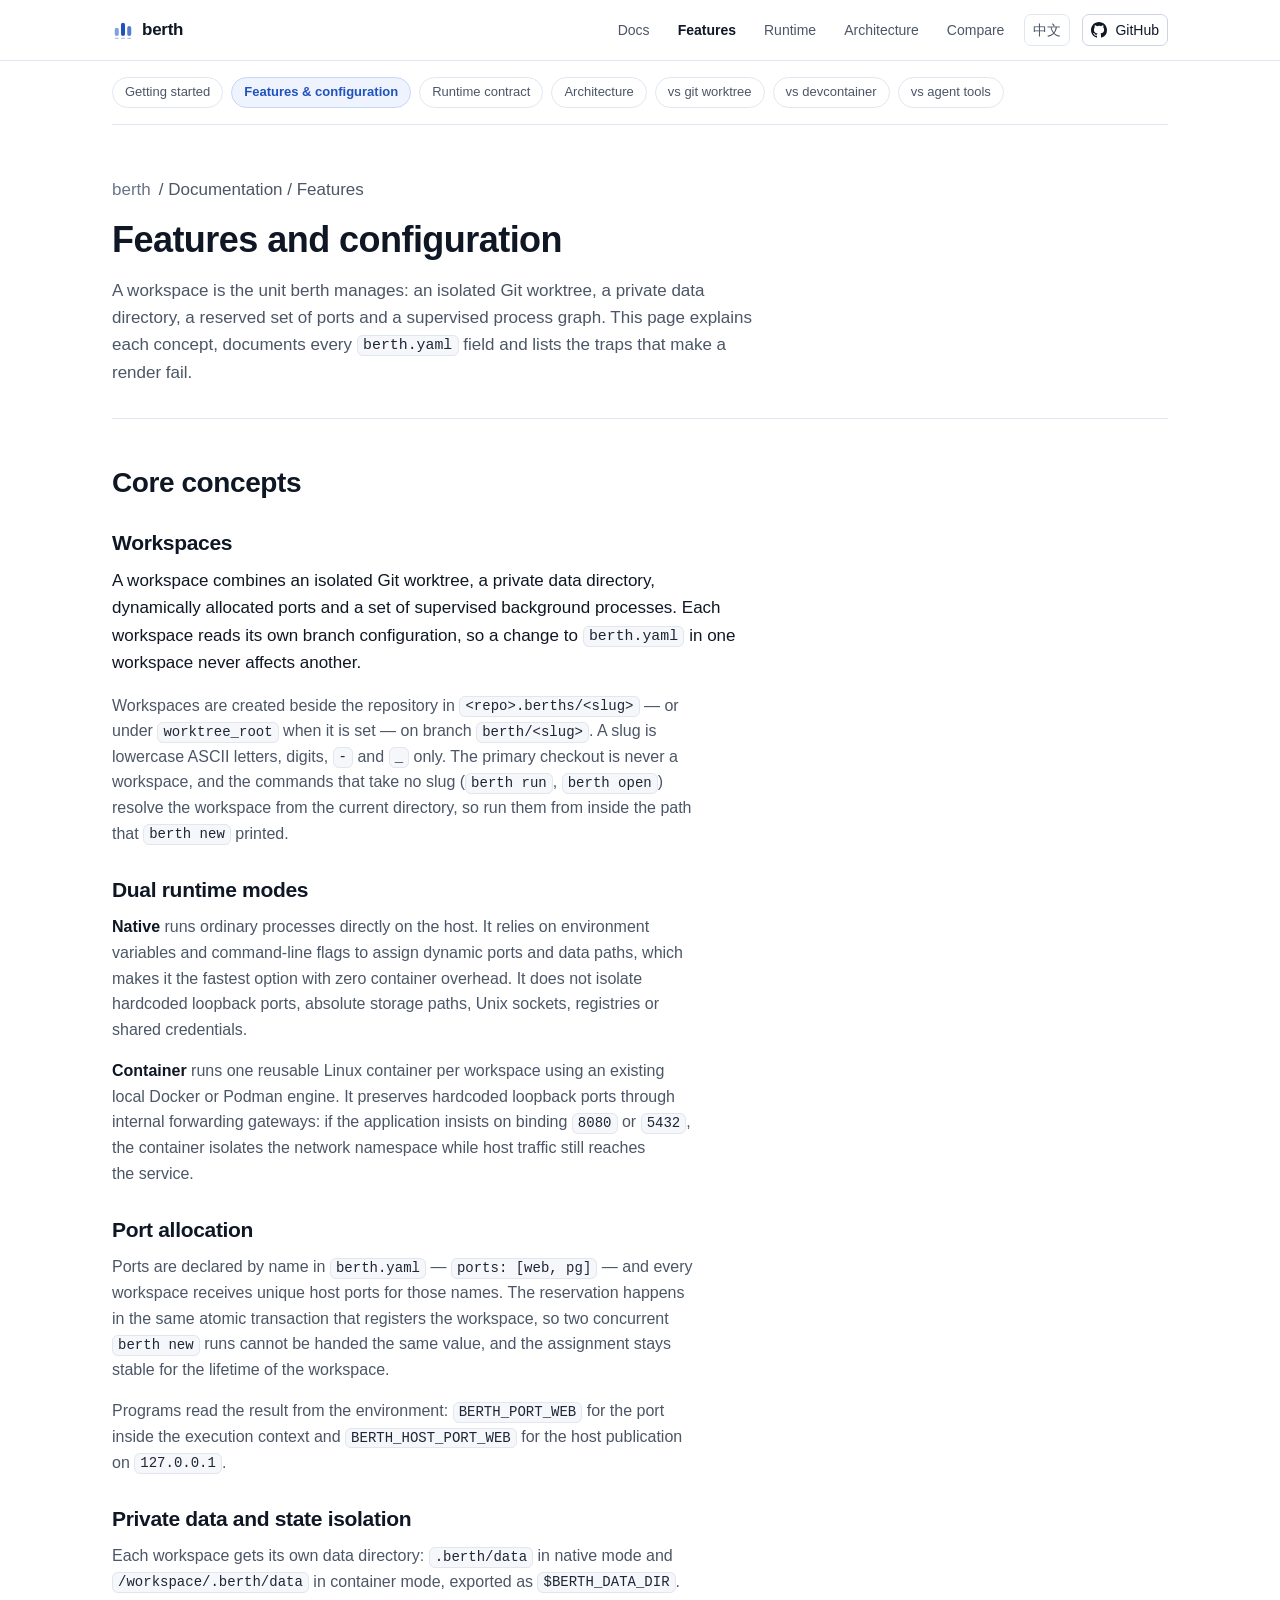
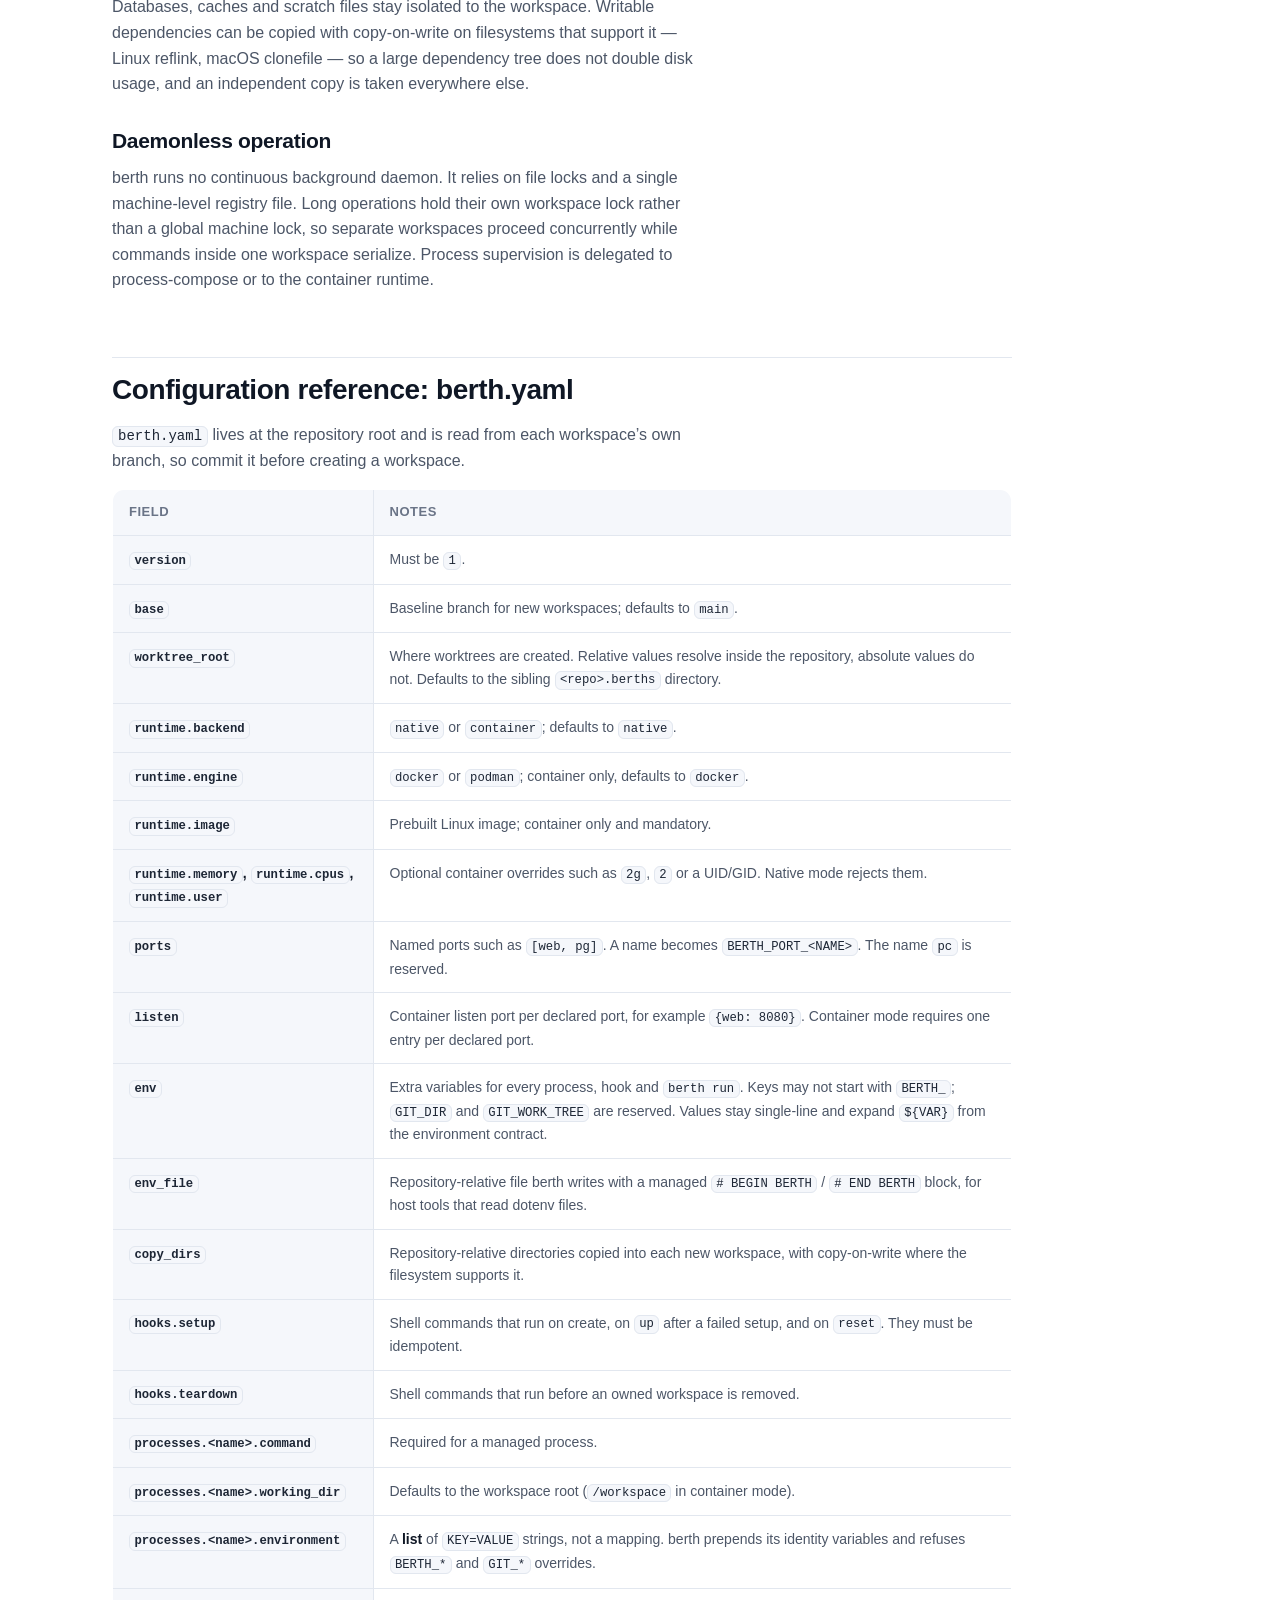
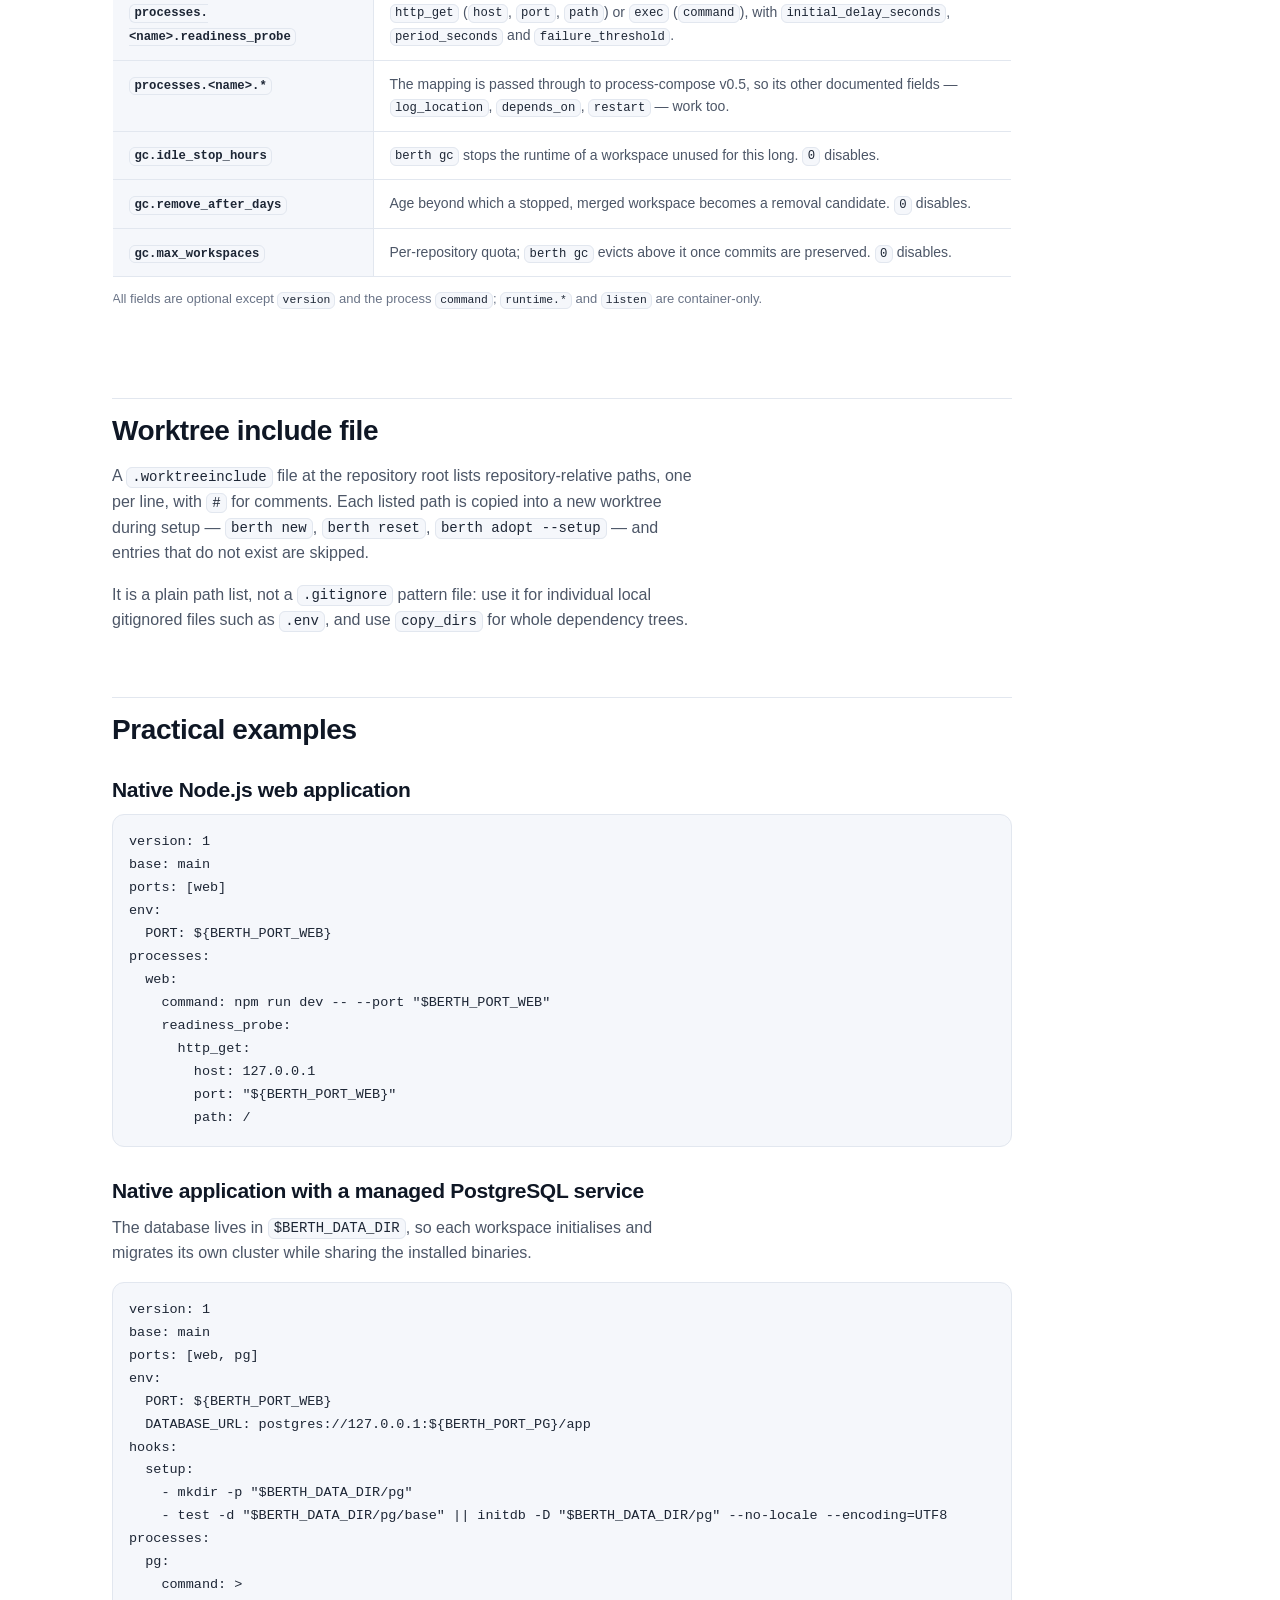
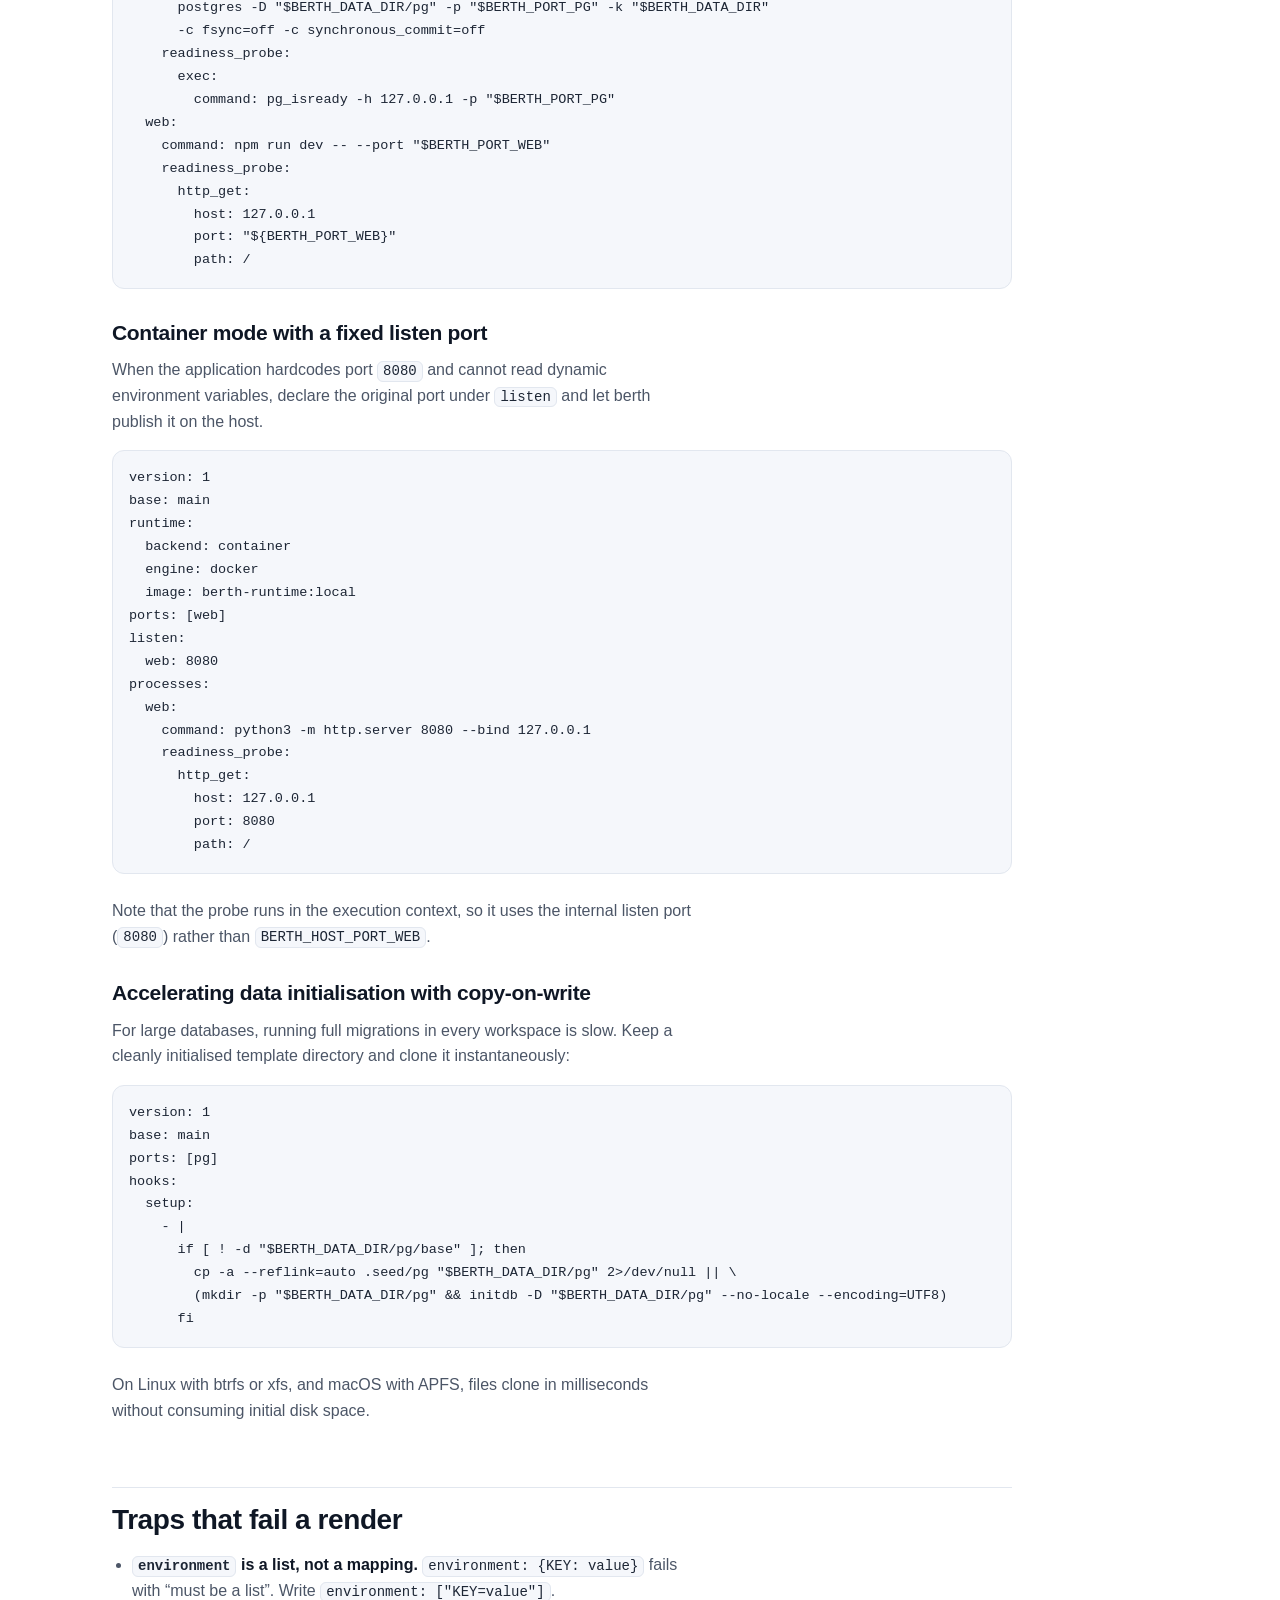
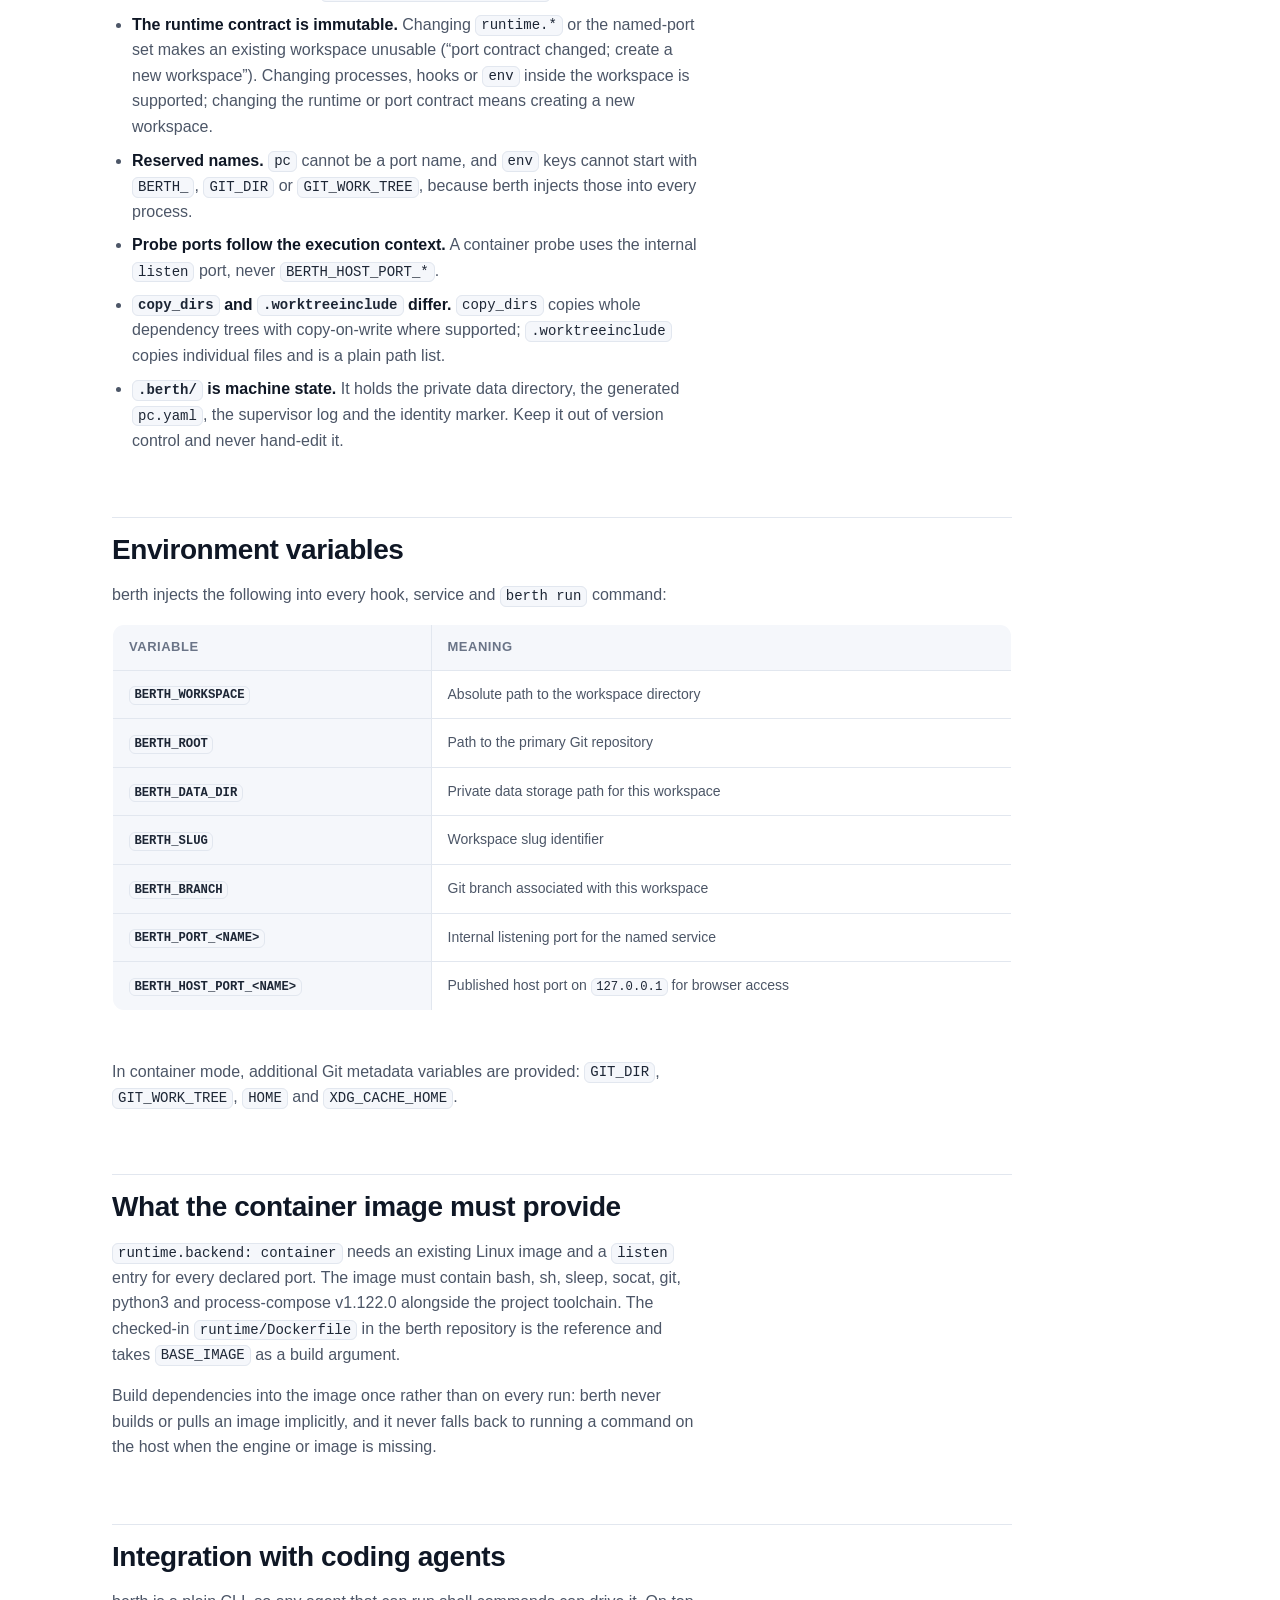
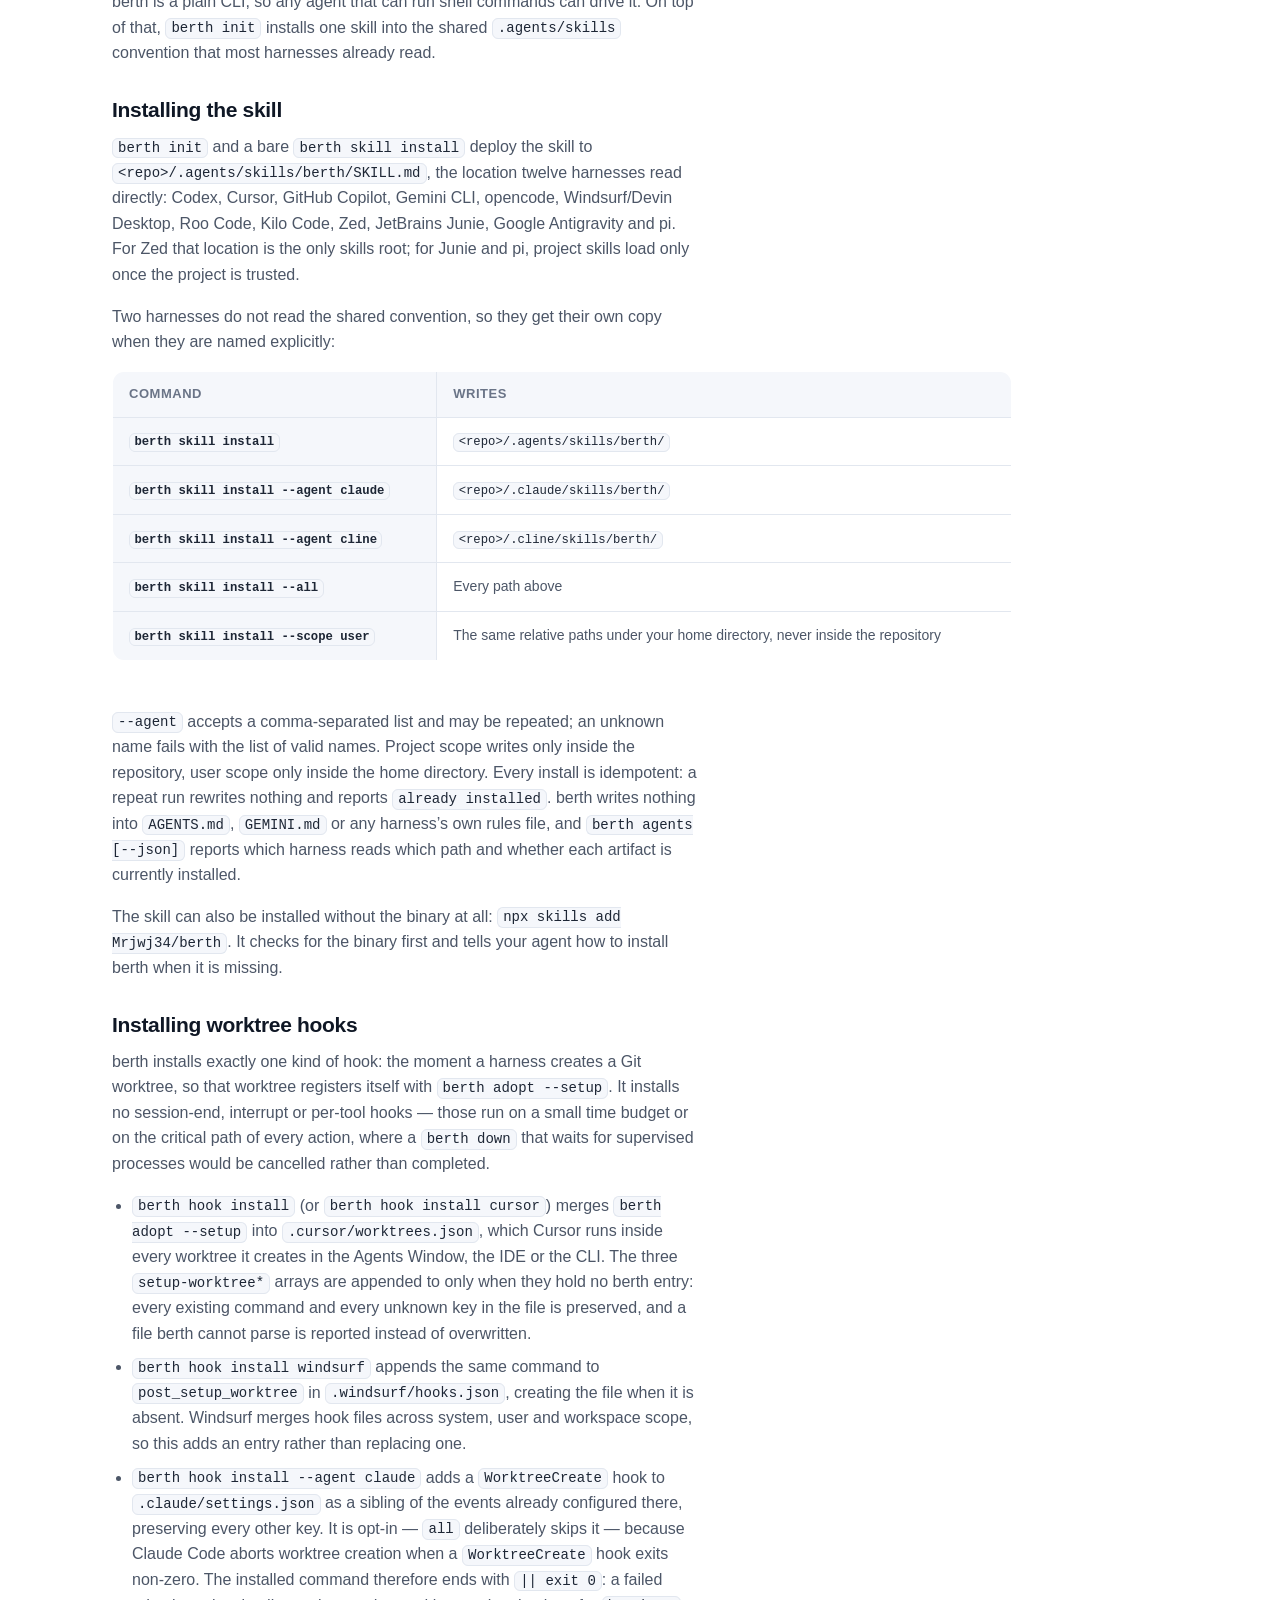
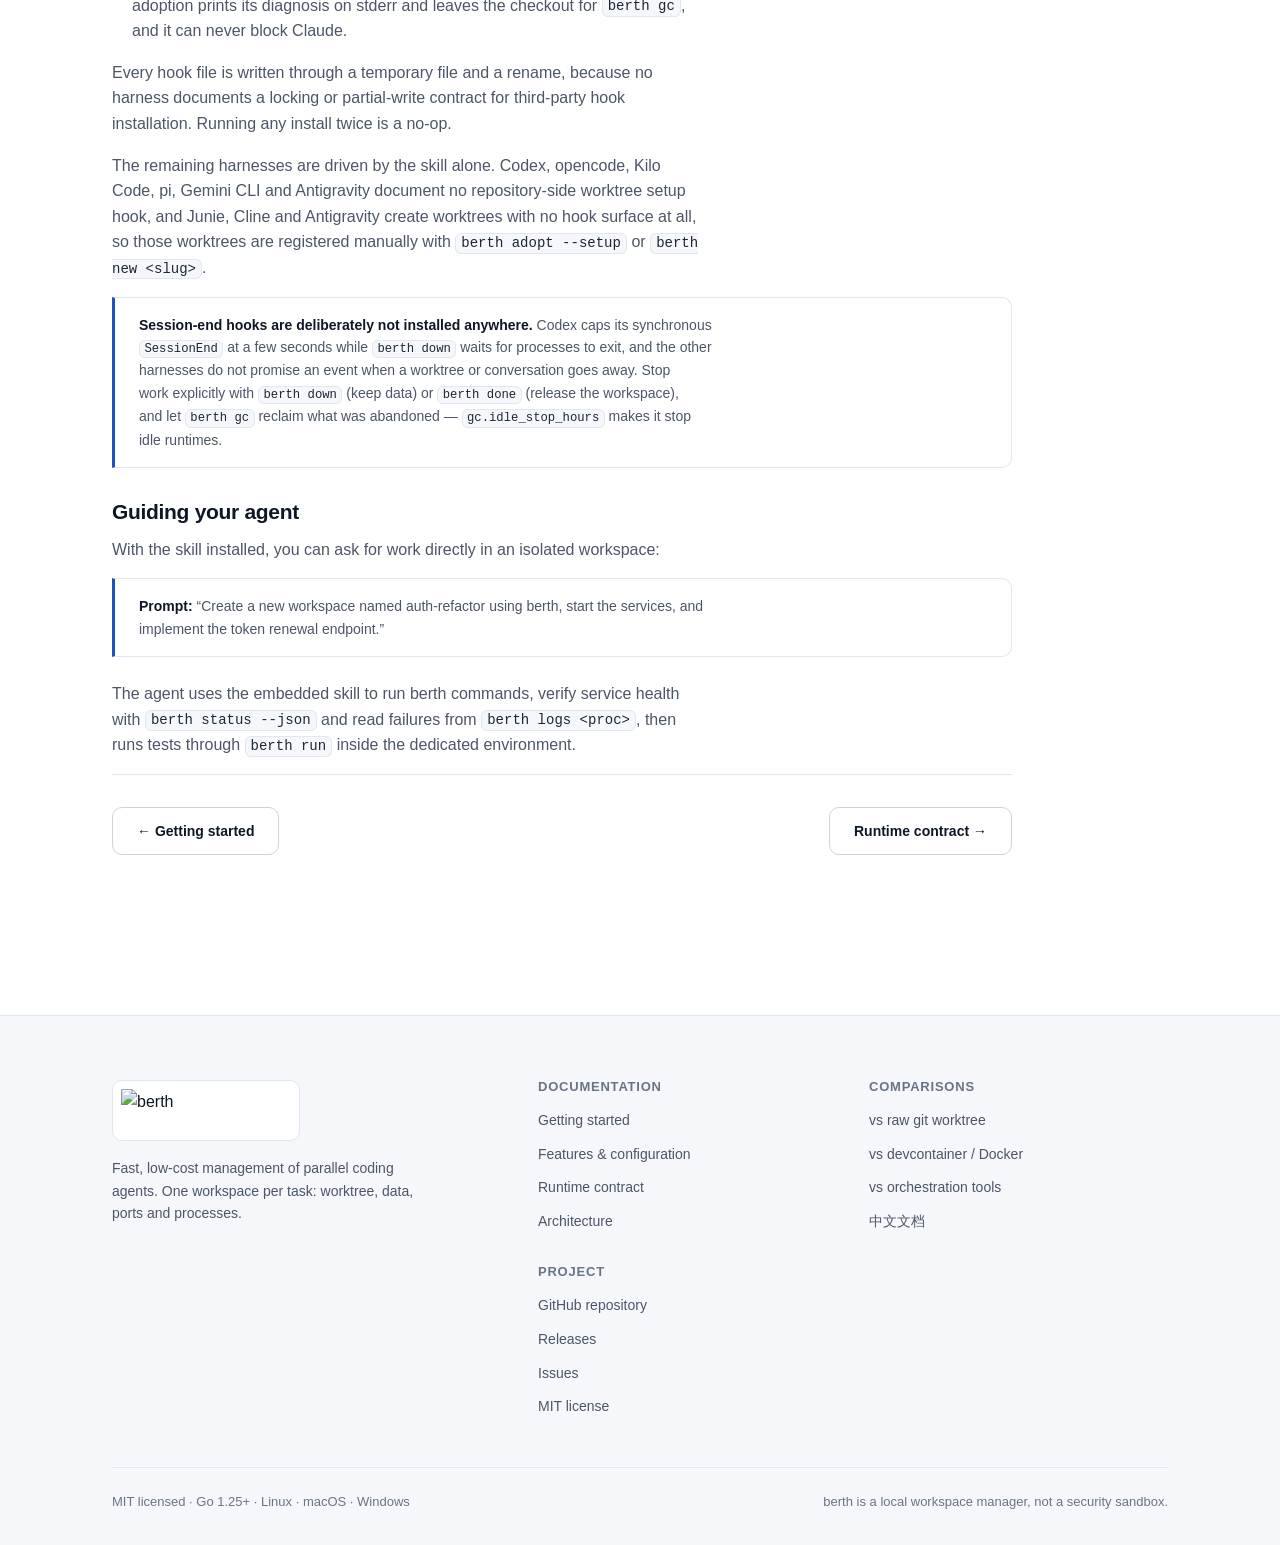
==== commit f134ed33: "docs: describe the project with one phrase everywhere The descriptive sentence now reads parallel co" ====
--- a/site/docs/features.html
+++ b/site/docs/features.html
@@ -486,7 +486,7 @@
   <div class="wrap footer-inner">
     <div class="footer-brand">
       <img class="footer-logo" src="https://cdn.jwjbox.dev/berth.png" alt="berth" width="188" height="61">
-      <p>Fast, low-cost management of parallel development environments. One workspace per task: worktree, data, ports and processes.</p>
+      <p>Fast, low-cost management of parallel coding agents. One workspace per task: worktree, data, ports and processes.</p>
     </div>
     <div class="footer-cols">
       <div class="footer-col">
